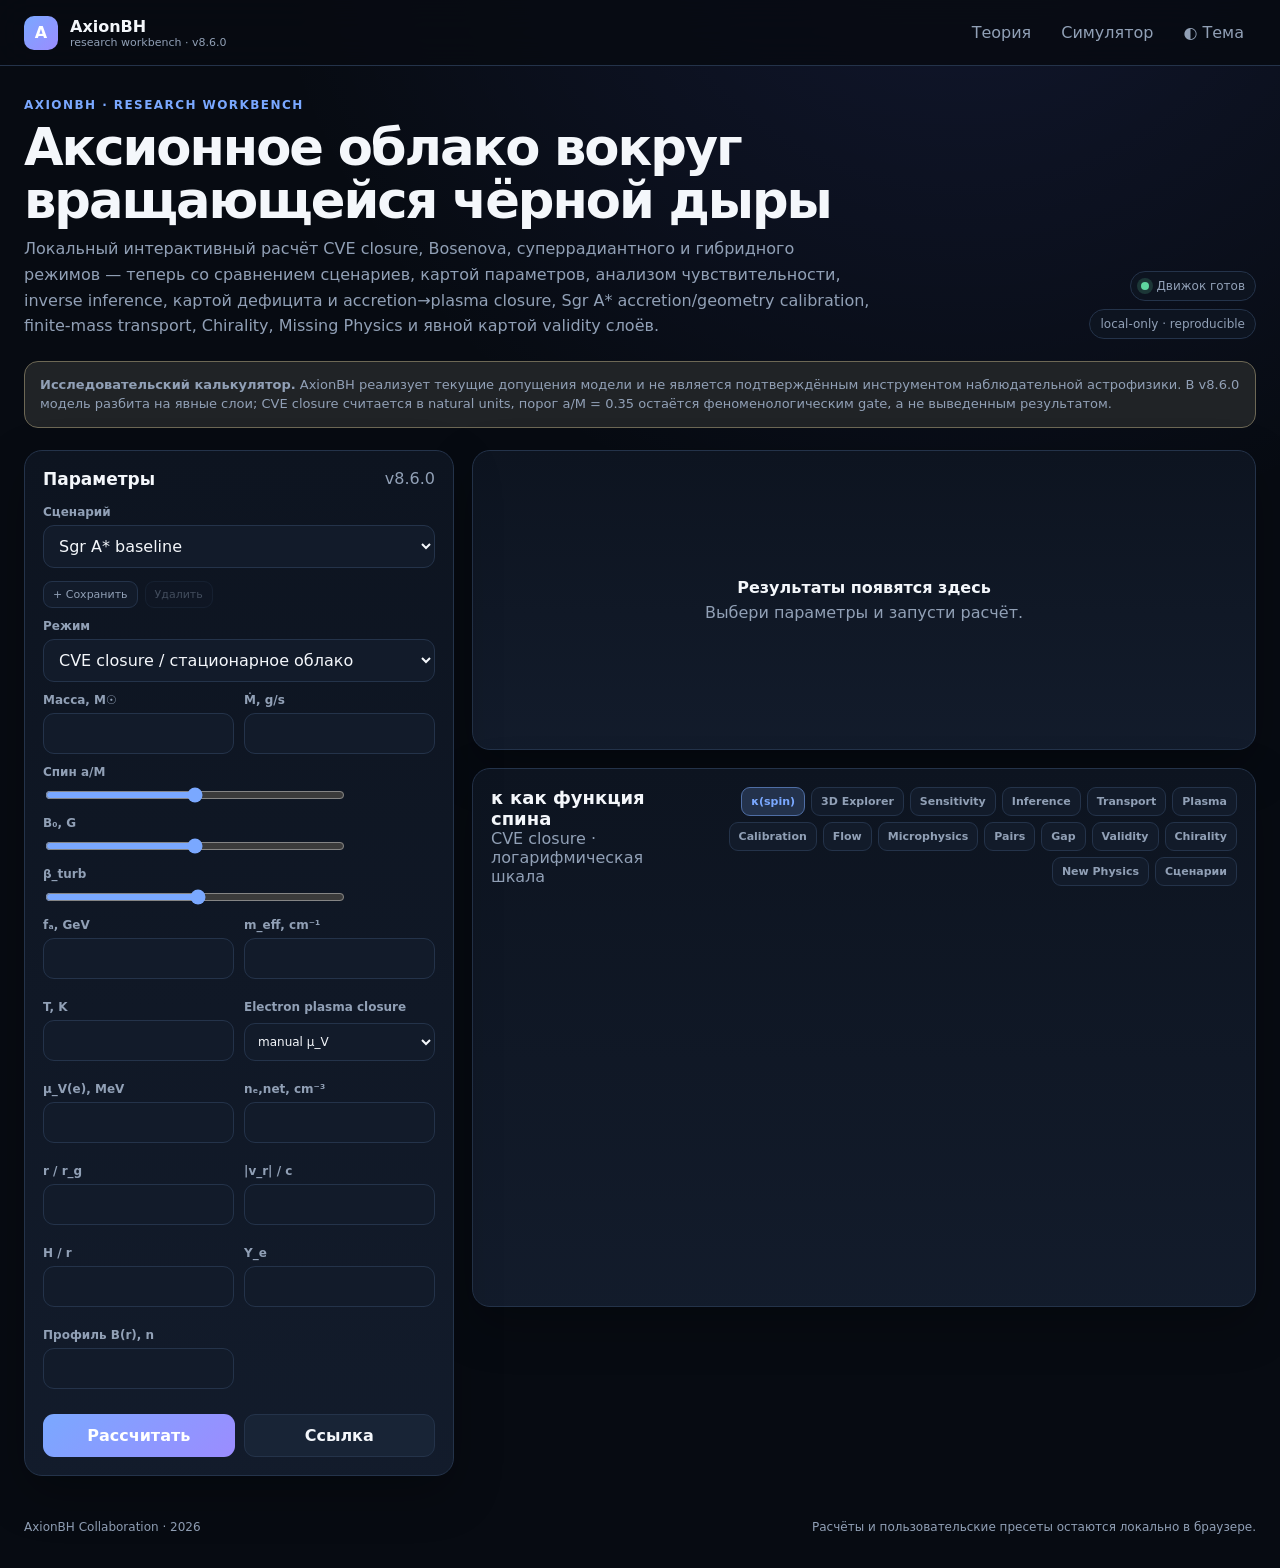
==== sim.html @ e9b019ae "AxionBH v8.6: add interactive gap-cascade controls" ====
<!doctype html>
<html lang="ru" data-theme="dark">
<head>
  <meta charset="utf-8">
  <meta name="viewport" content="width=device-width,initial-scale=1">
  <meta name="description" content="AxionBH interactive browser simulator and parameter-analysis workbench.">
  <title>AxionBH — Research Workbench v8.6.0</title>
  <link rel="stylesheet" href="simulator.css">
  <script defer src="https://cdn.plot.ly/plotly-2.35.2.min.js"></script>
  <script defer src="simulator-core.js"></script>
  <script defer src="simulator-app.js"></script>
</head>
<body>
  <header class="topbar">
    <div class="topbar-inner">
      <a class="brand" href="index.html">
        <span class="brand-mark">A</span>
        <span>AxionBH<small>research workbench · v8.6.0</small></span>
      </a>
      <nav class="nav">
        <a href="index.html">Теория</a>
        <a href="sim.html">Симулятор</a>
        <button id="themeBtn" class="ghost-btn" type="button">◐ Тема</button>
      </nav>
    </div>
  </header>

  <main class="shell">
    <section class="hero">
      <div>
        <div class="eyebrow">AxionBH · research workbench</div>
        <h1>Аксионное облако вокруг вращающейся чёрной дыры</h1>
        <p>Локальный интерактивный расчёт CVE closure, Bosenova, суперрадиантного и гибридного режимов — теперь со сравнением сценариев, картой параметров, анализом чувствительности, inverse inference, картой дефицита и accretion→plasma closure, Sgr A* accretion/geometry calibration, finite-mass transport, Chirality, Missing Physics и явной картой validity слоёв.</p>
      </div>
      <div class="status-stack">
        <span class="badge"><span id="runStatusDot" class="dot"></span><span id="runStatus">Движок готов</span></span>
        <span class="badge">local-only · reproducible</span>
      </div>
    </section>

    <div class="notice">
      <strong>Исследовательский калькулятор.</strong> AxionBH реализует текущие допущения модели и не является подтверждённым инструментом наблюдательной астрофизики. В v8.6.0 модель разбита на явные слои; CVE closure считается в natural units, порог a/M = 0.35 остаётся феноменологическим gate, а не выведенным результатом.
    </div>

    <section class="workspace">
      <aside class="panel controls">
        <div class="panel-title">
          <h2>Параметры</h2>
          <span class="muted">v8.6.0</span>
        </div>

        <div class="field">
          <label for="preset">Сценарий</label>
          <select id="preset" class="select">
            <option value="baseline">Sgr A* baseline</option>
            <option value="breakthrough">High-B breakthrough</option>
            <option value="optimistic">Optimistic</option>
            <option value="custom">Пользовательский</option>
          </select>
          <div class="preset-actions">
            <button id="savePresetBtn" class="mini-btn" type="button">+ Сохранить</button>
            <button id="deletePresetBtn" class="mini-btn" type="button" disabled>Удалить</button>
          </div>
        </div>

        <div class="field">
          <label for="mode">Режим</label>
          <select id="mode" class="select">
            <option value="cme">CVE closure / стационарное облако</option>
            <option value="bosenova">Bosenova / ручные вспышки</option>
            <option value="superradiant">Суперрадиантный рост</option>
            <option value="hybrid">Superradiant + Bosenova</option>
          </select>
        </div>

        <div class="grid-2">
          <div class="field"><label>Масса, M☉</label><input id="massSolar" class="input" type="number" step="any"></div>
          <div class="field"><label>Ṁ, g/s</label><input id="mdot" class="input" type="number" step="any"></div>
        </div>

        <div class="field">
          <label>Спин a/M</label>
          <div class="range-row"><input id="spin" type="range" min="0" max="0.998" step="0.001"><span id="spinOut" class="range-value"></span></div>
        </div>
        <div class="field">
          <label>B₀, G</label>
          <div class="range-row"><input id="B0" type="range" min="1" max="200000" step="100"><span id="B0Out" class="range-value"></span></div>
        </div>
        <div class="field">
          <label>β_turb</label>
          <div class="range-row"><input id="betaTurb" type="range" min="0.1" max="5" step="0.1"><span id="betaTurbOut" class="range-value"></span></div>
        </div>

        <div class="grid-2">
          <div class="field"><label>fₐ, GeV</label><input id="faGev" class="input" type="number" step="any"></div>
          <div class="field"><label>m_eff, cm⁻¹</label><input id="mEff" class="input" type="number" step="any"></div>
          <div class="field"><label>T, K</label><input id="temperature" class="input" type="number" step="any"></div>
          <div class="field">
            <label>Electron plasma closure</label>
            <select id="electronDensityMode" class="select compact-select">
              <option value="0">manual μ_V</option>
              <option value="1">nₑ,net → μ_V</option>
              <option value="2">Ṁ → nₑ,net → μ_V</option>
            </select>
          </div>
          <div class="field"><label>μ_V(e), MeV</label><input id="electronMuMeV" class="input" type="number" min="0" step="any"></div>
          <div class="field"><label>nₑ,net, cm⁻³</label><input id="electronDensityCm3" class="input" type="number" min="0" step="any"></div>
          <div class="field accretion-closure-field"><label>r / r_g</label><input id="accretionRadiusRg" class="input" type="number" min="1.01" step="any"></div>
          <div class="field accretion-closure-field"><label>|v_r| / c</label><input id="radialVelocityFracC" class="input" type="number" min="0.000001" max="1" step="any"></div>
          <div class="field accretion-closure-field"><label>H / r</label><input id="scaleHeightRatio" class="input" type="number" min="0.000001" step="any"></div>
          <div class="field accretion-closure-field"><label>Y_e</label><input id="electronFractionYe" class="input" type="number" min="0.000001" max="1" step="any"></div>
          <div class="field"><label>Профиль B(r), n</label><input id="nProfile" class="input" type="number" min="0.01" step="0.1"></div>
        </div>

        <div id="axionMassField" class="field hidden">
          <label>Масса аксиона mₐ, eV</label>
          <input id="axionMassEv" class="input" type="number" step="any">
        </div>

        <div id="superradianceFields" class="hidden">
          <div class="section-divider"></div>
          <div class="panel-title"><h3>Scalar 211</h3><span class="muted">superradiance physics</span></div>
          <div class="field">
            <label>Seed occupation N_seed</label>
            <input id="superradianceSeedOccupation" class="input" type="number" min="1" step="any">
          </div>
          <p class="muted">Γ uses the small-α scalar 211 fit; growth is allowed only when ω_R &lt; mΩ_H. Saturation is estimated from spin-down to the superradiant boundary.</p>
        </div>

        <div id="bosenovaFields" class="hidden">
          <div class="section-divider"></div>
          <div class="panel-title"><h3>Bosenova</h3><span class="muted">burst model</span></div>
          <div id="burstManualFields" class="grid-2">
            <div class="field"><label>Энергия вспышки, erg</label><input id="burstEnergy" class="input" type="number" step="any"></div>
            <div class="field"><label>Интервал, лет</label><input id="burstIntervalYears" class="input" type="number" step="any"></div>
          </div>
          <div class="field"><label>Длительность, s</label><input id="burstDuration" class="input" type="number" step="any"></div>
        </div>

        <div id="conversionEfficiencyField" class="field hidden">
          <div class="section-divider"></div>
          <label>Phenomenological pair-conversion efficiency ε_pair</label>
          <input id="burstEfficiency" class="input" type="number" min="0" max="1" step="any">
          <p class="muted">Эта величина не является выведенной микрофизикой axion → e⁺e⁻; она остаётся явным energy-conversion proxy.</p>
        </div>

        <div class="actions">
          <button id="runBtn" class="btn btn-primary" type="button">Рассчитать</button>
          <button id="shareBtn" class="btn btn-secondary" type="button">Ссылка</button>
        </div>
      </aside>

      <section class="results">
        <div id="emptyState" class="panel empty">
          <div><strong>Результаты появятся здесь</strong>Выбери параметры и запусти расчёт.</div>
        </div>

        <div id="resultArea" class="hidden">
          <div id="metricGrid" class="metric-grid"></div>

          <div class="panel result-panel" style="margin-top:18px">
            <div class="result-head">
              <div><h2>Результат</h2><div id="modeBadge" class="muted"></div></div>
              <div class="inline-actions">
                <button id="copyBtn" class="ghost-btn" type="button">Копировать</button>
                <button id="exportBtn" class="ghost-btn" type="button">JSON</button>
                <button id="reportBtn" class="ghost-btn" type="button">Report</button>
              </div>
            </div>
            <div id="resultTable" class="result-table"></div>
            <p id="interpretation" class="muted" style="margin:13px 0 0"></p>
            <div id="diagnostics" class="diagnostics"></div>
          </div>
        </div>

        <div class="panel chart-panel">
          <div class="result-head analysis-head">
            <div>
              <h2 id="analysisTitle">κ как функция спина</h2>
              <div id="analysisSubtitle" class="muted">CVE closure · логарифмическая шкала</div>
            </div>
            <div class="analysis-tabs" role="tablist" aria-label="Анализ">
              <button class="analysis-tab active" data-analysis="spin" type="button">κ(spin)</button>
              <button class="analysis-tab" data-analysis="explorer" type="button">3D Explorer</button>
              <button class="analysis-tab" data-analysis="sensitivity" type="button">Sensitivity</button>
              <button class="analysis-tab" data-analysis="inference" type="button">Inference</button>
              <button class="analysis-tab" data-analysis="transport" type="button">Transport</button>
              <button class="analysis-tab" data-analysis="plasma" type="button">Plasma</button>
              <button class="analysis-tab" data-analysis="calibration" type="button">Calibration</button>
              <button class="analysis-tab" data-analysis="flow" type="button">Flow</button>
              <button class="analysis-tab" data-analysis="micro" type="button">Microphysics</button>
              <button class="analysis-tab" data-analysis="pairs" type="button">Pairs</button>
              <button class="analysis-tab" data-analysis="gap" type="button">Gap</button>
              <button class="analysis-tab" data-analysis="validity" type="button">Validity</button>
              <button class="analysis-tab" data-analysis="chirality" type="button">Chirality</button>
              <button class="analysis-tab" data-analysis="missing" type="button">New Physics</button>
              <button class="analysis-tab" data-analysis="compare" type="button">Сценарии</button>
            </div>
          </div>

          <div id="explorerControls" class="explorer-controls hidden">
            <div class="explorer-field">
              <label for="explorerView">Вид</label>
              <select id="explorerView" class="select compact-select">
                <option value="surface">Surface A / B</option>
                <option value="contour">Contour A / B</option>
                <option value="difference">Δ% A vs B</option>
                <option value="deficit">Deficit to e⁺ target</option>
              </select>
            </div>
            <div class="explorer-field">
              <label for="explorerReference">Модель B</label>
              <select id="explorerReference" class="select compact-select">
                <option value="baseline">Sgr A* baseline</option>
                <option value="breakthrough">High-B breakthrough</option>
                <option value="optimistic">Optimistic</option>
              </select>
            </div>
            <div class="explorer-field explorer-fa">
              <label for="explorerFaExp">fₐ slice, GeV</label>
              <div class="range-row">
                <input id="explorerFaExp" type="range" min="14" max="18" step="0.1" value="16">
                <span id="explorerFaOut" class="range-value">1.00e+16</span>
              </div>
            </div>
            <div class="explorer-field">
              <label for="explorerResolution">Сетка</label>
              <select id="explorerResolution" class="select compact-select">
                <option value="low">Low · 14×10</option>
                <option value="medium" selected>Medium · 20×15</option>
                <option value="high">High · 28×20</option>
              </select>
            </div>
            <div class="explorer-field explorer-export">
              <label>Данные</label>
              <button id="explorerCsvBtn" class="mini-btn" type="button">CSV grid</button>
            </div>
          </div>

          <div id="chiralityControls" class="explorer-controls chirality-controls hidden">
            <div class="explorer-field explorer-fa">
              <label for="chiralityFlipExp">log₁₀ Γ_flip, s⁻¹</label>
              <div class="range-row">
                <input id="chiralityFlipExp" type="range" min="-30" max="6" step="0.25" value="-6">
                <span id="chiralityFlipOut" class="range-value">1.00e-6</span>
              </div>
            </div>
            <div class="explorer-field explorer-fa">
              <label for="chiralityTimeExp">log₁₀ horizon, s</label>
              <div class="range-row">
                <input id="chiralityTimeExp" type="range" min="-3" max="15" step="0.25" value="6">
                <span id="chiralityTimeOut" class="range-value">1.00e+6</span>
              </div>
            </div>
            <div class="explorer-field">
              <label for="chiralityAnomalyMode">E·B anomaly</label>
              <select id="chiralityAnomalyMode" class="select compact-select">
                <option value="off">Off</option>
                <option value="source">+ E∥B</option>
                <option value="sink">− E∥B</option>
              </select>
            </div>
            <div class="explorer-field explorer-fa">
              <label for="chiralityEExp">log₁₀ |E∥/B|</label>
              <div class="range-row">
                <input id="chiralityEExp" type="range" min="-40" max="0" step="0.25" value="-30">
                <span id="chiralityEOut" class="range-value">1.00e-30</span>
              </div>
            </div>
          </div>

          <div id="gapControls" class="explorer-controls hidden">
            <div class="explorer-field">
              <label for="gapPotentialModel">Gap potential</label>
              <select id="gapPotentialModel" class="select compact-select">
                <option value="vacuum-h2">vacuum · ΔV ∝ h²</option>
                <option value="near-gj-h3">near-GJ · ΔV ∝ h³/6</option>
              </select>
            </div>
            <div class="explorer-field explorer-fa">
              <label for="gapHeightExp">log₁₀(h/r_g)</label>
              <div class="range-row">
                <input id="gapHeightExp" type="range" min="-3" max="0" step="0.05" value="-1">
                <span id="gapHeightOut" class="range-value">1.00e-1</span>
              </div>
            </div>
            <div class="explorer-field explorer-fa">
              <label for="gapInjectionExp">log₁₀ funnel injection</label>
              <div class="range-row">
                <input id="gapInjectionExp" type="range" min="-24" max="0" step="0.25" value="-18">
                <span id="gapInjectionOut" class="range-value">1.00e-18</span>
              </div>
            </div>
            <div class="explorer-field explorer-fa">
              <label for="gapCurvatureExp">log₁₀(ρ_c/r_g)</label>
              <div class="range-row">
                <input id="gapCurvatureExp" type="range" min="-1" max="1" step="0.05" value="0">
                <span id="gapCurvatureOut" class="range-value">1.00e+0</span>
              </div>
            </div>
            <div class="explorer-field explorer-fa">
              <label for="gapSoftEnergyExp">log₁₀ ε_soft, eV</label>
              <div class="range-row">
                <input id="gapSoftEnergyExp" type="range" min="-3" max="5" step="0.1" value="3">
                <span id="gapSoftEnergyOut" class="range-value">1.00e+3</span>
              </div>
            </div>
            <div class="explorer-field explorer-fa">
              <label for="gapSoftLumExp">log₁₀ L_soft, erg/s</label>
              <div class="range-row">
                <input id="gapSoftLumExp" type="range" min="30" max="42" step="0.1" value="36">
                <span id="gapSoftLumOut" class="range-value">1.00e+36</span>
              </div>
            </div>
          </div>

          <div id="missingPhysicsControls" class="explorer-controls missing-controls hidden">
            <div class="explorer-field">
              <label for="missingPlacement">Куда входит g_extra</label>
              <select id="missingPlacement" class="select compact-select">
                <option value="source">Closure source</option>
                <option value="chiral">Axion → μ₅ coupling</option>
                <option value="conversion">Post-closure e⁺ conversion</option>
              </select>
            </div>
            <div class="explorer-field explorer-fa">
              <label for="missingGainExp">log₁₀ g_extra</label>
              <div class="range-row">
                <input id="missingGainExp" type="range" min="0" max="220" step="0.25" value="0">
                <span id="missingGainOut" class="range-value">1.00e+0</span>
              </div>
            </div>
          </div>

          <div id="analysisBusy" class="analysis-busy hidden">Считаю сетку…</div>
          <div id="plot"></div>
          <div id="analysisTable" class="analysis-table hidden"></div>
        </div>
      </section>
    </section>
  </main>

  <footer class="footer">
    <span>AxionBH Collaboration · 2026</span>
    <span>Расчёты и пользовательские пресеты остаются локально в браузере.</span>
  </footer>
  <div id="toast" class="toast"></div>
</body>
</html>
---- simulator.css ----
:root {
  color-scheme: dark;
  --bg: #070b12;
  --panel: #0d1420;
  --panel-2: #121b2a;
  --panel-3: #182436;
  --border: #24334a;
  --text: #f4f7fb;
  --muted: #91a0b6;
  --accent: #7aa8ff;
  --accent-2: #9b8cff;
  --ok: #5ed6a0;
  --warn: #f5ca69;
  --danger: #ff7d86;
  --shadow: 0 18px 48px rgba(0,0,0,.25);
}
:root[data-theme="light"] {
  color-scheme: light;
  --bg: #f4f7fb;
  --panel: #fff;
  --panel-2: #f8faff;
  --panel-3: #edf2f9;
  --border: #d9e1ec;
  --text: #172033;
  --muted: #637188;
  --accent: #356fe8;
  --accent-2: #684bd8;
  --ok: #138257;
  --warn: #9b6900;
  --danger: #c94451;
  --shadow: 0 18px 45px rgba(24,42,72,.10);
}
*{box-sizing:border-box}
html{scroll-behavior:smooth}
body{margin:0;background:radial-gradient(circle at 75% -10%,rgba(93,113,255,.13),transparent 36%),var(--bg);color:var(--text);font-family:Inter,ui-sans-serif,system-ui,-apple-system,"Segoe UI",sans-serif}
button,input,select{font:inherit}
a{color:inherit}
.topbar{position:sticky;top:0;z-index:20;background:color-mix(in srgb,var(--bg) 86%,transparent);backdrop-filter:blur(18px);border-bottom:1px solid var(--border)}
.topbar-inner{max-width:1440px;margin:auto;padding:14px 24px;display:flex;align-items:center;gap:20px}
.brand{display:flex;align-items:center;gap:12px;font-weight:800;text-decoration:none}
.brand-mark{display:grid;place-items:center;width:34px;height:34px;border-radius:10px;background:linear-gradient(135deg,var(--accent),var(--accent-2));color:white}
.brand small{display:block;font-weight:500;color:var(--muted);font-size:11px}
.nav{display:flex;gap:6px;margin-left:auto}
.nav a,.ghost-btn{border:1px solid transparent;border-radius:10px;padding:8px 11px;color:var(--muted);text-decoration:none;background:transparent;cursor:pointer}
.nav a:hover,.ghost-btn:hover{background:var(--panel-2);color:var(--text);border-color:var(--border)}
.shell{max-width:1440px;margin:auto;padding:28px 24px 44px}
.hero{display:grid;grid-template-columns:1fr auto;gap:24px;align-items:end;margin-bottom:22px}
.eyebrow{display:inline-flex;gap:8px;align-items:center;color:var(--accent);font-size:12px;font-weight:700;text-transform:uppercase;letter-spacing:.12em}
.hero h1{font-size:clamp(30px,4vw,52px);line-height:1.03;margin:8px 0 10px;letter-spacing:-.04em}
.hero p{max-width:850px;color:var(--muted);margin:0;font-size:16px;line-height:1.6}
.status-stack{display:grid;gap:8px;justify-items:end}
.badge{display:inline-flex;align-items:center;gap:7px;border:1px solid var(--border);background:var(--panel);padding:7px 10px;border-radius:999px;color:var(--muted);font-size:12px}
.dot{width:8px;height:8px;border-radius:50%;background:var(--ok);box-shadow:0 0 0 4px color-mix(in srgb,var(--ok) 18%,transparent)}
.notice{margin:18px 0 22px;border:1px solid color-mix(in srgb,var(--warn) 35%,var(--border));background:color-mix(in srgb,var(--warn) 8%,var(--panel));padding:13px 15px;border-radius:14px;color:var(--muted);font-size:13px;line-height:1.5}
.workspace{display:grid;grid-template-columns:minmax(330px,430px) minmax(0,1fr);gap:18px;align-items:start}
.panel{background:linear-gradient(180deg,var(--panel),color-mix(in srgb,var(--panel) 95%,var(--accent) 5%));border:1px solid var(--border);border-radius:18px;box-shadow:var(--shadow)}
.controls{padding:18px;position:sticky;top:78px}
.panel-title{display:flex;align-items:center;justify-content:space-between;gap:12px;margin-bottom:16px}
.panel-title h2,.panel-title h3{margin:0;font-size:17px}
.muted{color:var(--muted)}
.grid-2{display:grid;grid-template-columns:1fr 1fr;gap:10px}
.field{display:grid;gap:6px;margin-bottom:11px}
.field label{font-size:12px;color:var(--muted);font-weight:650}
.input,.select{width:100%;border:1px solid var(--border);background:var(--panel-2);color:var(--text);border-radius:11px;padding:10px 11px;outline:none}
.input:focus,.select:focus{border-color:var(--accent);box-shadow:0 0 0 3px color-mix(in srgb,var(--accent) 18%,transparent)}
.range-row{display:grid;grid-template-columns:1fr 82px;gap:10px;align-items:center}
input[type="range"]{width:100%;accent-color:var(--accent)}
.range-value{font-variant-numeric:tabular-nums;text-align:right;color:var(--text);font-size:12px}
.section-divider{height:1px;background:var(--border);margin:16px 0}
.actions{display:grid;grid-template-columns:1fr 1fr;gap:9px;margin-top:14px}
.btn{border:none;border-radius:11px;padding:11px 14px;font-weight:750;cursor:pointer}
.btn-primary{background:linear-gradient(135deg,var(--accent),var(--accent-2));color:white}
.btn-secondary{background:var(--panel-3);color:var(--text);border:1px solid var(--border)}
.btn:disabled{opacity:.45;cursor:not-allowed}
.results{display:grid;gap:18px}
.metric-grid{display:grid;grid-template-columns:repeat(4,minmax(0,1fr));gap:10px}
.metric{padding:15px;border:1px solid var(--border);border-radius:14px;background:var(--panel)}
.metric span{display:block;color:var(--muted);font-size:11px;text-transform:uppercase;letter-spacing:.07em}
.metric strong{display:block;font-size:18px;margin-top:6px;overflow-wrap:anywhere}
.metric small{display:block;color:var(--muted);margin-top:5px;line-height:1.35}
.result-panel{padding:18px}
.result-head{display:flex;align-items:center;justify-content:space-between;gap:12px;margin-bottom:12px}
.result-head h2{margin:0;font-size:18px}
.result-table{display:grid;grid-template-columns:minmax(170px,.7fr) 1fr;gap:0;border:1px solid var(--border);border-radius:13px;overflow:hidden}
.result-table div{padding:10px 12px;border-bottom:1px solid var(--border)}
.result-table div:nth-last-child(-n+2){border-bottom:none}
.result-table .key{color:var(--muted);background:var(--panel-2);font-size:12px}
.result-table .value{font-family:"SFMono-Regular",Consolas,monospace;font-size:12px;overflow-wrap:anywhere}
.chart-panel{padding:18px}
#plot{height:390px}
.empty{min-height:300px;display:grid;place-items:center;text-align:center;color:var(--muted);padding:30px}
.empty strong{display:block;color:var(--text);margin-bottom:6px}
.footer{max-width:1440px;margin:auto;padding:0 24px 34px;color:var(--muted);font-size:12px;display:flex;justify-content:space-between;gap:14px}
.inline-actions{display:flex;gap:8px;flex-wrap:wrap}
.hidden{display:none!important}
.toast{position:fixed;right:20px;bottom:20px;background:var(--panel);border:1px solid var(--border);border-radius:12px;padding:11px 14px;box-shadow:var(--shadow);opacity:0;transform:translateY(10px);pointer-events:none;transition:.2s}
.toast.show{opacity:1;transform:none}
@media(max-width:1050px){.workspace{grid-template-columns:1fr}.controls{position:static}.metric-grid{grid-template-columns:repeat(2,1fr)}}
@media(max-width:680px){.shell,.topbar-inner,.footer{padding-left:14px;padding-right:14px}.hero{grid-template-columns:1fr}.status-stack{justify-items:start}.nav a{display:none}.grid-2,.actions,.metric-grid{grid-template-columns:1fr}.result-table{grid-template-columns:1fr}.result-table .key{border-bottom:0}.result-table div:nth-last-child(-n+2){border-bottom:1px solid var(--border)}}

.preset-actions{display:flex;gap:7px;margin-top:7px}
.mini-btn{border:1px solid var(--border);background:var(--panel-2);color:var(--muted);border-radius:9px;padding:6px 9px;font-size:11px;cursor:pointer}
.mini-btn:hover:not(:disabled){color:var(--text);background:var(--panel-3)}
.mini-btn:disabled{opacity:.4;cursor:not-allowed}
.analysis-head{align-items:flex-start}
.analysis-tabs{display:flex;gap:6px;flex-wrap:wrap;justify-content:flex-end}
.analysis-tab{border:1px solid var(--border);background:var(--panel-2);color:var(--muted);border-radius:9px;padding:7px 9px;font-size:11px;font-weight:700;cursor:pointer}
.analysis-tab:hover{color:var(--text);background:var(--panel-3)}
.analysis-tab.active{background:color-mix(in srgb,var(--accent) 16%,var(--panel-2));color:var(--accent);border-color:color-mix(in srgb,var(--accent) 50%,var(--border))}
.analysis-busy{height:390px;display:grid;place-items:center;color:var(--muted);font-size:13px}
.analysis-busy:not(.hidden)+#plot{display:none}
.analysis-table{margin-top:14px;border:1px solid var(--border);border-radius:13px;overflow:hidden}
.analysis-row{display:grid;grid-template-columns:minmax(140px,1.4fr) repeat(3,minmax(80px,1fr));align-items:center}
.analysis-row.compare{grid-template-columns:minmax(170px,1.5fr) .7fr .8fr 1fr}
.analysis-row>span,.analysis-row>strong{padding:9px 11px;border-bottom:1px solid var(--border);font-size:12px;overflow-wrap:anywhere}
.analysis-row>span{font-family:"SFMono-Regular",Consolas,monospace}
.analysis-row>strong{font-weight:700}
.analysis-row:last-child>span,.analysis-row:last-child>strong{border-bottom:none}
.analysis-row-head{background:var(--panel-2);color:var(--muted);text-transform:uppercase;letter-spacing:.05em}
.analysis-row-head>span{font-family:inherit;font-size:10px;font-weight:750}
@media(max-width:820px){
  .analysis-head{display:grid;gap:12px}
  .analysis-tabs{justify-content:flex-start}
  .analysis-row,.analysis-row.compare{grid-template-columns:1.3fr repeat(3,1fr)}
}
@media(max-width:560px){
  .analysis-tabs{display:grid;grid-template-columns:1fr 1fr;width:100%}
  .analysis-row,.analysis-row.compare{grid-template-columns:1fr 1fr}
  .analysis-row-head{display:none}
  .analysis-row>span,.analysis-row>strong{border-bottom:1px solid var(--border)}
}

.explorer-controls{
  display:grid;
  grid-template-columns:1fr 1.2fr 2fr 1fr;
  gap:10px;
  align-items:end;
  margin:2px 0 14px;
  padding:12px;
  border:1px solid var(--border);
  border-radius:13px;
  background:var(--panel-2);
}
.explorer-field{display:grid;gap:6px;min-width:0}
.explorer-field label{
  color:var(--muted);
  font-size:10px;
  font-weight:750;
  text-transform:uppercase;
  letter-spacing:.06em;
}
.compact-select{padding:8px 9px;font-size:12px}
.explorer-fa .range-row{grid-template-columns:1fr 90px}
#plot{transition:height .18s ease}
#plot.plot-tall{height:570px}
.explorer-summary{
  display:grid;
  grid-template-columns:repeat(6,minmax(0,1fr));
  border:1px solid var(--border);
  border-radius:12px;
  overflow:hidden;
}
.explorer-summary>div{
  padding:10px 11px;
  background:var(--panel-2);
  border-right:1px solid var(--border);
}
.explorer-summary>div:last-child{border-right:none}
.explorer-summary span{
  display:block;
  color:var(--muted);
  font-size:9px;
  text-transform:uppercase;
  letter-spacing:.06em;
}
.explorer-summary strong{
  display:block;
  margin-top:4px;
  font-size:11px;
  overflow-wrap:anywhere;
}
@media(max-width:980px){
  .explorer-controls{grid-template-columns:1fr 1fr}
  .explorer-summary{grid-template-columns:repeat(3,1fr)}
  .explorer-summary>div:nth-child(3n){border-right:none}
  .explorer-summary>div:nth-child(-n+3){border-bottom:1px solid var(--border)}
}
@media(max-width:600px){
  .explorer-controls{grid-template-columns:1fr}
  .explorer-summary{grid-template-columns:1fr 1fr}
  .explorer-summary>div{border-right:1px solid var(--border);border-bottom:1px solid var(--border)}
  .explorer-summary>div:nth-child(2n){border-right:none}
  .explorer-summary>div:nth-last-child(-n+2){border-bottom:none}
  #plot.plot-tall{height:480px}
}


.diagnostics{
  margin-top:14px;
  border:1px solid var(--border);
  border-radius:13px;
  overflow:hidden;
}
.diagnostics-head{
  display:flex;
  align-items:center;
  justify-content:space-between;
  gap:10px;
  padding:9px 11px;
  background:var(--panel-2);
  border-bottom:1px solid var(--border);
  font-size:12px;
}
.state-id{
  font-family:"SFMono-Regular",Consolas,monospace;
  color:var(--muted);
  font-size:11px;
}
.diagnostics-list{display:grid}
.diag-item{
  display:grid;
  grid-template-columns:64px 1fr auto;
  gap:10px;
  align-items:center;
  padding:9px 11px;
  border-bottom:1px solid var(--border);
  font-size:11px;
}
.diag-item:last-child{border-bottom:none}
.diag-level{
  font-weight:800;
  font-size:9px;
  letter-spacing:.08em;
}
.diag-message{color:var(--muted);line-height:1.4}
.diag-value{
  font-family:"SFMono-Regular",Consolas,monospace;
  font-size:10px;
}
.diag-ok .diag-level{color:var(--ok)}
.diag-warning .diag-level{color:var(--warn)}
.diag-error .diag-level{color:var(--danger)}
.diag-info .diag-level{color:var(--accent)}
.explorer-export .mini-btn{
  min-height:34px;
  color:var(--text);
}
@media(max-width:560px){
  .diag-item{grid-template-columns:54px 1fr}
  .diag-value{grid-column:2}
}


.analysis-row.inference{
  grid-template-columns:minmax(110px,1.1fr) repeat(3,minmax(90px,1fr)) minmax(150px,1.35fr);
}
.inference-summary{
  display:grid;
  grid-template-columns:repeat(3,minmax(0,1fr));
  border-bottom:1px solid var(--border);
  background:var(--panel-2);
}
.inference-summary>div{padding:11px 12px;border-right:1px solid var(--border)}
.inference-summary>div:last-child{border-right:none}
.inference-summary span{
  display:block;
  color:var(--muted);
  font-size:9px;
  text-transform:uppercase;
  letter-spacing:.06em;
}
.inference-summary strong{display:block;margin-top:4px;font-size:12px}
.inference-status{
  display:inline-block;
  margin-right:6px;
  font-family:inherit;
  font-size:9px;
  font-weight:800;
  letter-spacing:.05em;
}
.inference-status.solved{color:var(--ok)}
.inference-status.unreachable{color:var(--warn)}
.inference-empty{padding:14px;color:var(--muted);font-size:12px;line-height:1.5}
@media(max-width:760px){
  .analysis-row.inference{grid-template-columns:1fr 1fr}
  .inference-summary{grid-template-columns:1fr}
  .inference-summary>div{border-right:none;border-bottom:1px solid var(--border)}
  .inference-summary>div:last-child{border-bottom:none}
}


.missing-controls{grid-template-columns:1fr 2fr}
.missing-summary{
  display:grid;
  grid-template-columns:repeat(6,minmax(0,1fr));
  border:1px solid var(--border);
  border-radius:12px 12px 0 0;
  overflow:hidden;
}
.missing-summary>div{
  padding:10px 11px;
  background:var(--panel-2);
  border-right:1px solid var(--border);
}
.missing-summary>div:last-child{border-right:none}
.missing-summary span{
  display:block;
  color:var(--muted);
  font-size:9px;
  text-transform:uppercase;
  letter-spacing:.06em;
}
.missing-summary strong{
  display:block;
  margin-top:4px;
  font-size:11px;
  overflow-wrap:anywhere;
}
.analysis-row.missing{grid-template-columns:1.4fr .8fr 1fr 1.2fr}
.missing-note{
  padding:12px;
  color:var(--muted);
  font-size:11px;
  line-height:1.5;
  border-top:1px solid var(--border);
}
.missing-note strong{color:var(--text)}
@media(max-width:980px){
  .missing-summary{grid-template-columns:repeat(3,1fr)}
  .missing-summary>div:nth-child(3n){border-right:none}
}
@media(max-width:600px){
  .missing-controls{grid-template-columns:1fr}
  .missing-summary{grid-template-columns:1fr 1fr}
  .analysis-row.missing{grid-template-columns:1fr 1fr}
}


.transport-summary{
  display:grid;
  grid-template-columns:repeat(6,minmax(0,1fr));
  border:1px solid var(--border);
  border-radius:12px 12px 0 0;
  overflow:hidden;
}
.transport-summary>div{
  padding:10px 11px;
  background:var(--panel-2);
  border-right:1px solid var(--border);
}
.transport-summary>div:last-child{border-right:none}
.transport-summary span{
  display:block;
  color:var(--muted);
  font-size:9px;
  text-transform:uppercase;
  letter-spacing:.06em;
}
.transport-summary strong{
  display:block;
  margin-top:4px;
  font-size:11px;
  overflow-wrap:anywhere;
}
.analysis-row.transport{grid-template-columns:1.2fr 1fr 1fr 1.7fr}
@media(max-width:980px){
  .transport-summary{grid-template-columns:repeat(3,1fr)}
}
@media(max-width:600px){
  .transport-summary{grid-template-columns:1fr 1fr}
  .analysis-row.transport{grid-template-columns:1fr 1fr}
}


.chirality-controls{
  grid-template-columns:repeat(4,minmax(0,1fr));
}
.chirality-summary{
  display:grid;
  grid-template-columns:repeat(6,minmax(0,1fr));
  border:1px solid var(--border);
  border-radius:12px 12px 0 0;
  overflow:hidden;
}
.chirality-summary>div{
  padding:10px 11px;
  background:var(--panel-2);
  border-right:1px solid var(--border);
}
.chirality-summary>div:last-child{border-right:none}
.chirality-summary span{
  display:block;
  color:var(--muted);
  font-size:9px;
  text-transform:uppercase;
  letter-spacing:.06em;
}
.chirality-summary strong{
  display:block;
  margin-top:4px;
  font-size:11px;
  overflow-wrap:anywhere;
}
.analysis-row.chirality{
  grid-template-columns:1fr 1fr 1.8fr;
}
@media(max-width:980px){
  .chirality-controls{grid-template-columns:1fr 1fr}
  .chirality-summary{grid-template-columns:repeat(3,1fr)}
}
@media(max-width:600px){
  .chirality-controls{grid-template-columns:1fr}
  .chirality-summary{grid-template-columns:1fr 1fr}
  .analysis-row.chirality{grid-template-columns:1fr}
}


.plasma-summary{
  display:grid;
  grid-template-columns:repeat(8,minmax(0,1fr));
  border:1px solid var(--border);
  border-radius:12px 12px 0 0;
  overflow:hidden;
}
.plasma-summary>div{
  padding:10px 11px;
  background:var(--panel-2);
  border-right:1px solid var(--border);
}
.plasma-summary>div:last-child{border-right:none}
.plasma-summary span{
  display:block;
  color:var(--muted);
  font-size:9px;
  text-transform:uppercase;
  letter-spacing:.06em;
}
.plasma-summary strong{
  display:block;
  margin-top:4px;
  font-size:11px;
  overflow-wrap:anywhere;
}
.analysis-row.plasma{
  grid-template-columns:1fr 1fr 1fr 1.8fr;
}
@media(max-width:980px){
  .plasma-summary{grid-template-columns:repeat(3,1fr)}
}
@media(max-width:600px){
  .plasma-summary{grid-template-columns:1fr 1fr}
  .analysis-row.plasma{grid-template-columns:1fr 1fr}
}


.validity-summary{
  display:grid;
  grid-template-columns:repeat(4,minmax(0,1fr));
  border:1px solid var(--border);
  border-radius:12px 12px 0 0;
  overflow:hidden;
}
.validity-summary>div{
  padding:10px 11px;
  background:var(--panel-2);
  border-right:1px solid var(--border);
}
.validity-summary>div:last-child{border-right:none}
.validity-summary span{
  display:block;
  color:var(--muted);
  font-size:9px;
  text-transform:uppercase;
  letter-spacing:.06em;
}
.validity-summary strong{
  display:block;
  margin-top:4px;
  font-size:11px;
}
.analysis-row.validity{
  grid-template-columns:1.1fr 1fr 1fr 2.5fr;
}
.validity-tag{
  font-size:10px;
  font-weight:700;
  text-transform:uppercase;
  letter-spacing:.04em;
}
.validity-tag.analytic{color:var(--ok)}
.validity-tag.literature-model{color:var(--accent2)}
.validity-tag.idealized{color:var(--accent)}
.validity-tag.phenomenological{color:var(--warn)}
.validity-tag.diagnostic-proxy{color:var(--danger)}
.validity-tag.external-input{color:var(--muted)}
@media(max-width:760px){
  .validity-summary{grid-template-columns:1fr 1fr}
  .analysis-row.validity{grid-template-columns:1fr}
}


.calibration-summary{
  display:grid;
  grid-template-columns:repeat(5,minmax(0,1fr));
  border:1px solid var(--border);
  border-radius:12px 12px 0 0;
  overflow:hidden;
}
.calibration-summary>div{
  padding:10px 11px;
  background:var(--panel-2);
  border-right:1px solid var(--border);
}
.calibration-summary>div:last-child{border-right:none}
.calibration-summary span{
  display:block;
  color:var(--muted);
  font-size:9px;
  text-transform:uppercase;
  letter-spacing:.06em;
}
.calibration-summary strong{
  display:block;
  margin-top:4px;
  font-size:11px;
  overflow-wrap:anywhere;
}
.analysis-row.calibration{
  grid-template-columns:1.35fr .9fr 1fr .8fr .9fr .9fr .8fr 1.25fr;
}
@media(max-width:1000px){
  .calibration-summary{
    grid-template-columns:repeat(3,1fr)
  }
  .analysis-row.calibration{
    grid-template-columns:1fr 1fr 1fr 1fr
  }
}
@media(max-width:650px){
  .calibration-summary{
    grid-template-columns:1fr 1fr
  }
  .analysis-row.calibration{
    grid-template-columns:1fr
  }
}


.flow-summary{
  display:grid;
  grid-template-columns:repeat(5,minmax(0,1fr));
  border:1px solid var(--border);
  border-radius:12px 12px 0 0;
  overflow:hidden;
}
.flow-summary>div{
  padding:10px 11px;
  background:var(--panel-2);
  border-right:1px solid var(--border);
}
.flow-summary>div:last-child{border-right:none}
.flow-summary span{
  display:block;
  color:var(--muted);
  font-size:9px;
  text-transform:uppercase;
  letter-spacing:.06em;
}
.flow-summary strong{
  display:block;
  margin-top:4px;
  font-size:11px;
  overflow-wrap:anywhere;
}
.analysis-row.flow-geometry{
  grid-template-columns:1.25fr .7fr .7fr .7fr .8fr .7fr 1fr 1fr .9fr;
}
@media(max-width:1000px){
  .flow-summary{
    grid-template-columns:repeat(3,1fr)
  }
  .analysis-row.flow-geometry{
    grid-template-columns:1fr 1fr 1fr
  }
}
@media(max-width:650px){
  .flow-summary{
    grid-template-columns:1fr 1fr
  }
  .analysis-row.flow-geometry{
    grid-template-columns:1fr
  }
}

.micro-summary{display:grid;grid-template-columns:repeat(4,minmax(0,1fr));border:1px solid var(--border);border-radius:12px 12px 0 0;overflow:hidden}
.micro-summary>div{padding:10px 11px;background:var(--panel-2);border-right:1px solid var(--border)}
.micro-summary span{display:block;color:var(--muted);font-size:9px;text-transform:uppercase;letter-spacing:.06em}
.micro-summary strong{display:block;margin-top:4px;font-size:11px;overflow-wrap:anywhere}
.analysis-row.micro{grid-template-columns:1fr 1fr 1.6fr 2.4fr}
@media(max-width:800px){.micro-summary{grid-template-columns:1fr 1fr}.analysis-row.micro{grid-template-columns:1fr}}
.pair-summary{display:grid;grid-template-columns:repeat(5,minmax(0,1fr));border:1px solid var(--border);border-radius:12px 12px 0 0;overflow:hidden}.pair-summary>div{padding:10px 11px;background:var(--panel-2);border-right:1px solid var(--border)}.pair-summary span{display:block;color:var(--muted);font-size:9px;text-transform:uppercase}.pair-summary strong{display:block;margin-top:4px;font-size:11px}@media(max-width:800px){.pair-summary{grid-template-columns:1fr 1fr}}.gap-summary{display:grid;grid-template-columns:repeat(5,minmax(0,1fr));border:1px solid var(--border);border-radius:12px 12px 0 0;overflow:hidden}.gap-summary>div{padding:10px 11px;background:var(--panel-2);border-right:1px solid var(--border)}.gap-summary span{display:block;color:var(--muted);font-size:9px;text-transform:uppercase}.gap-summary strong{display:block;margin-top:4px;font-size:11px}@media(max-width:800px){.gap-summary{grid-template-columns:1fr 1fr}}
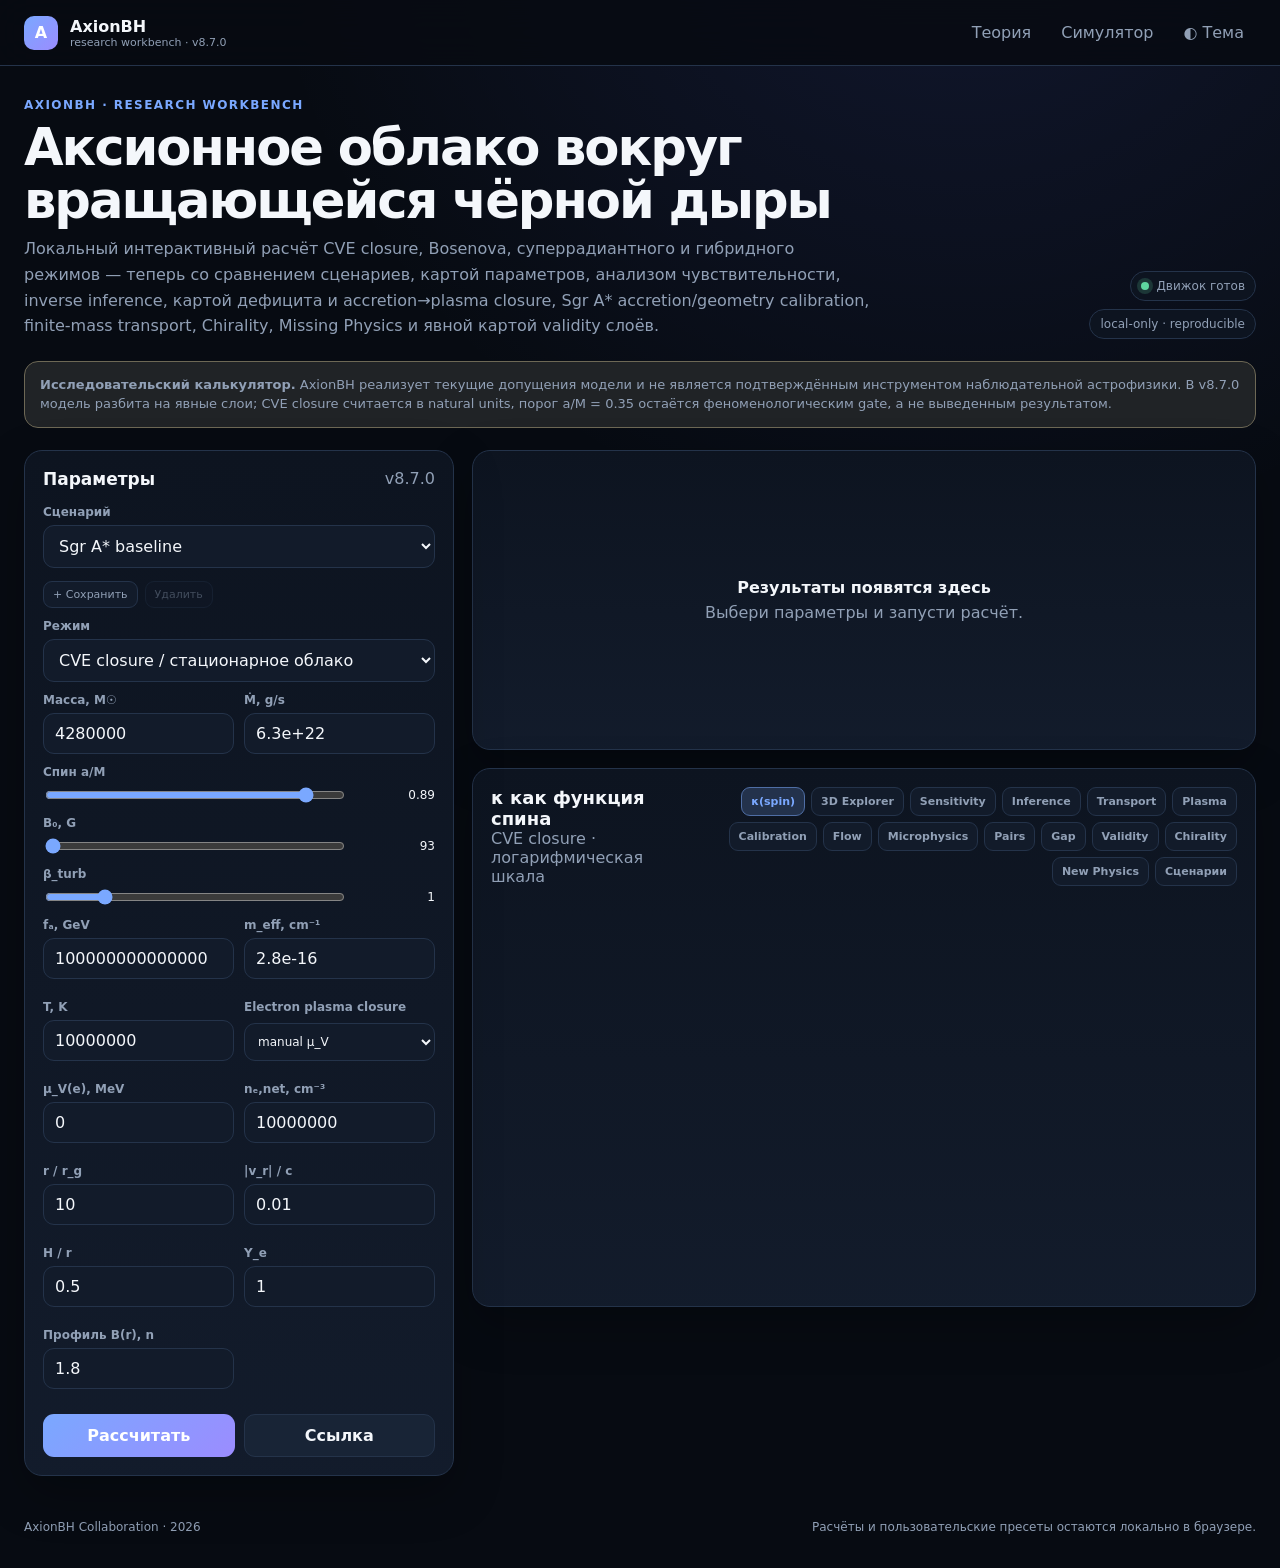
==== commit 432701c7: "AxionBH v8.7: add spectral photon and self-consistent gap controls" ====
--- a/sim.html
+++ b/sim.html
@@ -4,7 +4,7 @@
   <meta charset="utf-8">
   <meta name="viewport" content="width=device-width,initial-scale=1">
   <meta name="description" content="AxionBH interactive browser simulator and parameter-analysis workbench.">
-  <title>AxionBH — Research Workbench v8.6.0</title>
+  <title>AxionBH — Research Workbench v8.7.0</title>
   <link rel="stylesheet" href="simulator.css">
   <script defer src="https://cdn.plot.ly/plotly-2.35.2.min.js"></script>
   <script defer src="simulator-core.js"></script>
@@ -15,7 +15,7 @@
     <div class="topbar-inner">
       <a class="brand" href="index.html">
         <span class="brand-mark">A</span>
-        <span>AxionBH<small>research workbench · v8.6.0</small></span>
+        <span>AxionBH<small>research workbench · v8.7.0</small></span>
       </a>
       <nav class="nav">
         <a href="index.html">Теория</a>
@@ -39,14 +39,14 @@
     </section>
 
     <div class="notice">
-      <strong>Исследовательский калькулятор.</strong> AxionBH реализует текущие допущения модели и не является подтверждённым инструментом наблюдательной астрофизики. В v8.6.0 модель разбита на явные слои; CVE closure считается в natural units, порог a/M = 0.35 остаётся феноменологическим gate, а не выведенным результатом.
+      <strong>Исследовательский калькулятор.</strong> AxionBH реализует текущие допущения модели и не является подтверждённым инструментом наблюдательной астрофизики. В v8.7.0 модель разбита на явные слои; CVE closure считается в natural units, порог a/M = 0.35 остаётся феноменологическим gate, а не выведенным результатом.
     </div>
 
     <section class="workspace">
       <aside class="panel controls">
         <div class="panel-title">
           <h2>Параметры</h2>
-          <span class="muted">v8.6.0</span>
+          <span class="muted">v8.7.0</span>
         </div>
 
         <div class="field">
@@ -277,8 +277,15 @@
                 <option value="near-gj-h3">near-GJ · ΔV ∝ h³/6</option>
               </select>
             </div>
-            <div class="explorer-field explorer-fa">
-              <label for="gapHeightExp">log₁₀(h/r_g)</label>
+            <div class="explorer-field">
+              <label for="gapClosureMode">Gap height</label>
+              <select id="gapClosureMode" class="select compact-select">
+                <option value="solve">solve pair/GJ closure</option>
+                <option value="manual">manual h/r_g</option>
+              </select>
+            </div>
+            <div class="explorer-field explorer-fa">
+              <label for="gapHeightExp">log₁₀(h/r_g), manual</label>
               <div class="range-row">
                 <input id="gapHeightExp" type="range" min="-3" max="0" step="0.05" value="-1">
                 <span id="gapHeightOut" class="range-value">1.00e-1</span>
@@ -299,10 +306,24 @@
               </div>
             </div>
             <div class="explorer-field explorer-fa">
-              <label for="gapSoftEnergyExp">log₁₀ ε_soft, eV</label>
-              <div class="range-row">
-                <input id="gapSoftEnergyExp" type="range" min="-3" max="5" step="0.1" value="3">
-                <span id="gapSoftEnergyOut" class="range-value">1.00e+3</span>
+              <label for="gapSoftMinExp">log₁₀ ε_min, eV</label>
+              <div class="range-row">
+                <input id="gapSoftMinExp" type="range" min="-6" max="3" step="0.1" value="-3">
+                <span id="gapSoftMinOut" class="range-value">1.00e-3</span>
+              </div>
+            </div>
+            <div class="explorer-field explorer-fa">
+              <label for="gapSoftMaxExp">log₁₀ ε_max, eV</label>
+              <div class="range-row">
+                <input id="gapSoftMaxExp" type="range" min="-2" max="6" step="0.1" value="4">
+                <span id="gapSoftMaxOut" class="range-value">1.00e+4</span>
+              </div>
+            </div>
+            <div class="explorer-field explorer-fa">
+              <label for="gapPhotonIndex">photon-number index p</label>
+              <div class="range-row">
+                <input id="gapPhotonIndex" type="range" min="0.5" max="4" step="0.05" value="2">
+                <span id="gapPhotonIndexOut" class="range-value">2.00</span>
               </div>
             </div>
             <div class="explorer-field explorer-fa">
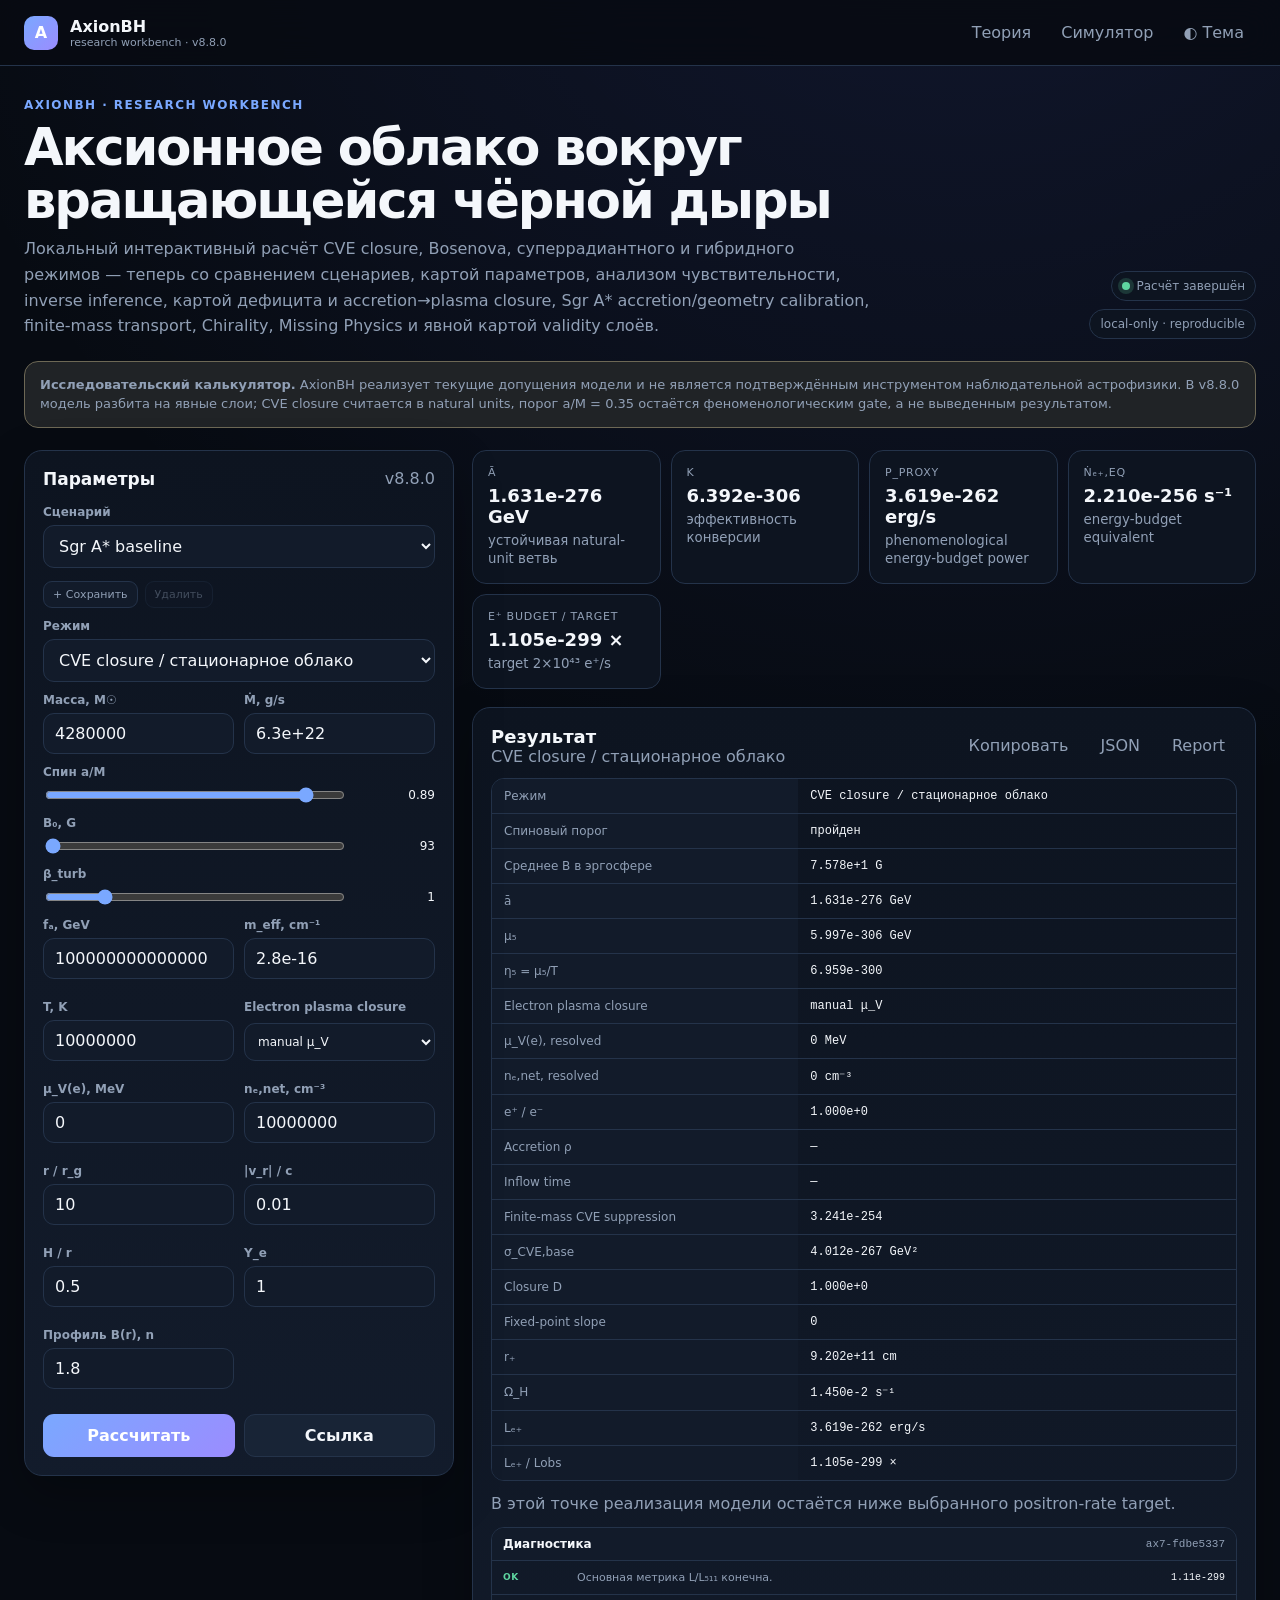
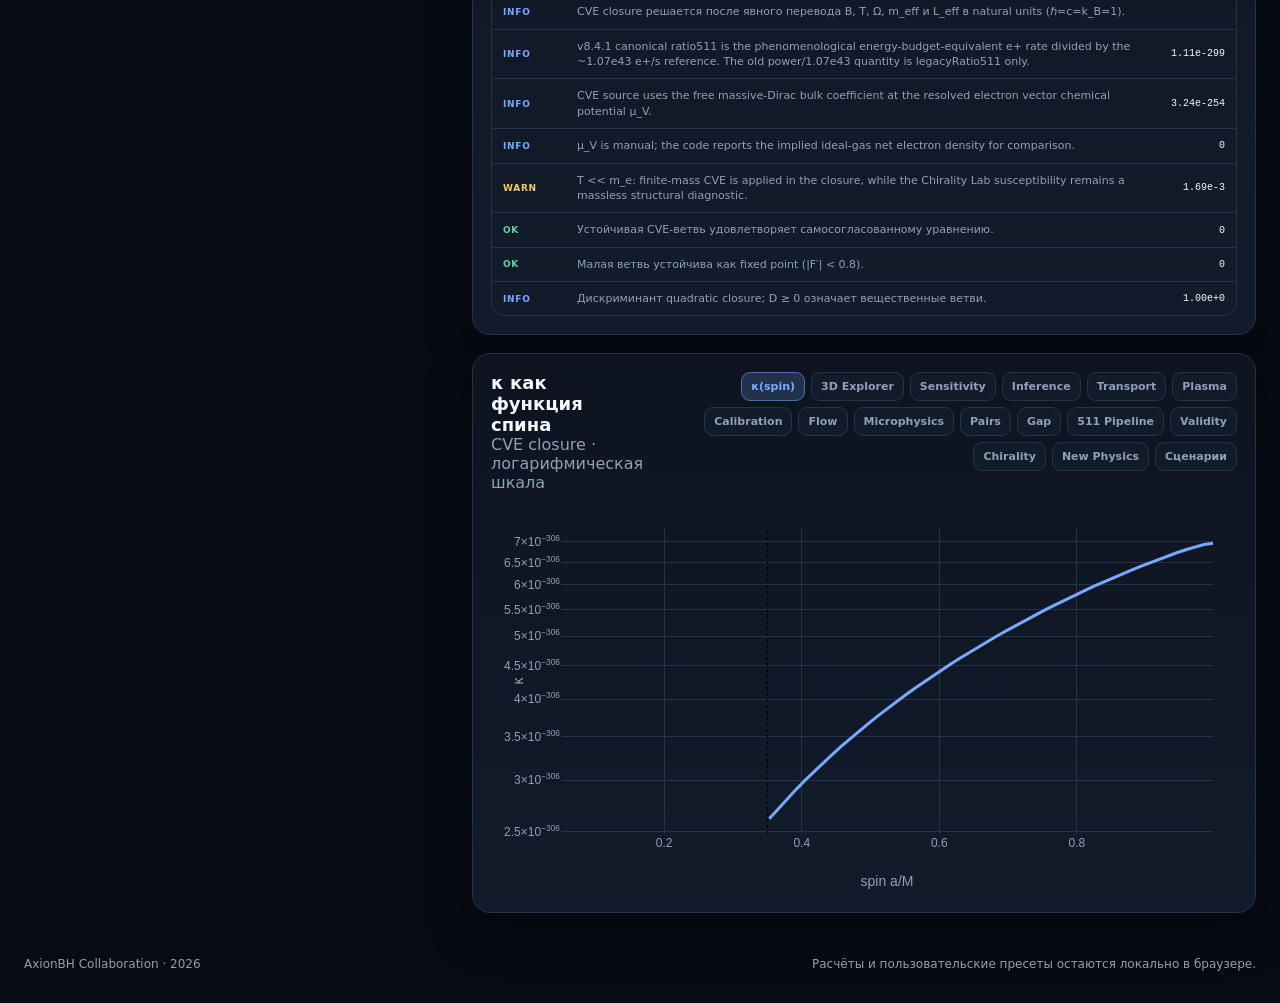
==== commit f966bdab: "AxionBH v8.8: add 511-keV transport pipeline controls" ====
--- a/sim.html
+++ b/sim.html
@@ -4,7 +4,7 @@
   <meta charset="utf-8">
   <meta name="viewport" content="width=device-width,initial-scale=1">
   <meta name="description" content="AxionBH interactive browser simulator and parameter-analysis workbench.">
-  <title>AxionBH — Research Workbench v8.7.0</title>
+  <title>AxionBH — Research Workbench v8.8.0</title>
   <link rel="stylesheet" href="simulator.css">
   <script defer src="https://cdn.plot.ly/plotly-2.35.2.min.js"></script>
   <script defer src="simulator-core.js"></script>
@@ -15,7 +15,7 @@
     <div class="topbar-inner">
       <a class="brand" href="index.html">
         <span class="brand-mark">A</span>
-        <span>AxionBH<small>research workbench · v8.7.0</small></span>
+        <span>AxionBH<small>research workbench · v8.8.0</small></span>
       </a>
       <nav class="nav">
         <a href="index.html">Теория</a>
@@ -39,14 +39,14 @@
     </section>
 
     <div class="notice">
-      <strong>Исследовательский калькулятор.</strong> AxionBH реализует текущие допущения модели и не является подтверждённым инструментом наблюдательной астрофизики. В v8.7.0 модель разбита на явные слои; CVE closure считается в natural units, порог a/M = 0.35 остаётся феноменологическим gate, а не выведенным результатом.
+      <strong>Исследовательский калькулятор.</strong> AxionBH реализует текущие допущения модели и не является подтверждённым инструментом наблюдательной астрофизики. В v8.8.0 модель разбита на явные слои; CVE closure считается в natural units, порог a/M = 0.35 остаётся феноменологическим gate, а не выведенным результатом.
     </div>
 
     <section class="workspace">
       <aside class="panel controls">
         <div class="panel-title">
           <h2>Параметры</h2>
-          <span class="muted">v8.7.0</span>
+          <span class="muted">v8.8.0</span>
         </div>
 
         <div class="field">
@@ -191,6 +191,7 @@
               <button class="analysis-tab" data-analysis="micro" type="button">Microphysics</button>
               <button class="analysis-tab" data-analysis="pairs" type="button">Pairs</button>
               <button class="analysis-tab" data-analysis="gap" type="button">Gap</button>
+              <button class="analysis-tab" data-analysis="annihilation" type="button">511 Pipeline</button>
               <button class="analysis-tab" data-analysis="validity" type="button">Validity</button>
               <button class="analysis-tab" data-analysis="chirality" type="button">Chirality</button>
               <button class="analysis-tab" data-analysis="missing" type="button">New Physics</button>
@@ -331,6 +332,66 @@
               <div class="range-row">
                 <input id="gapSoftLumExp" type="range" min="30" max="42" step="0.1" value="36">
                 <span id="gapSoftLumOut" class="range-value">1.00e+36</span>
+              </div>
+            </div>
+          </div>
+
+          <div id="annihilationControls" class="explorer-controls hidden">
+            <div class="explorer-field">
+              <label for="positronSourceKind">Production source</label>
+              <select id="positronSourceKind" class="select compact-select">
+                <option value="mode-proxy">current mode output</option>
+                <option value="gap-cascade">self-consistent gap cascade</option>
+                <option value="gap-schwinger">Schwinger @ solved gap</option>
+              </select>
+            </div>
+            <div class="explorer-field explorer-fa">
+              <label for="positronEscape">source escape fraction</label>
+              <div class="range-row">
+                <input id="positronEscape" type="range" min="0" max="1" step="0.01" value="1">
+                <span id="positronEscapeOut" class="range-value">1.00</span>
+              </div>
+            </div>
+            <div class="explorer-field explorer-fa">
+              <label for="positronSmearingPc">transport smearing, pc</label>
+              <div class="range-row">
+                <input id="positronSmearingPc" type="range" min="25" max="600" step="5" value="150">
+                <span id="positronSmearingOut" class="range-value">150</span>
+              </div>
+            </div>
+            <div class="explorer-field explorer-fa">
+              <label for="positronBulgeRadiusPc">bulge acceptance radius, pc</label>
+              <div class="range-row">
+                <input id="positronBulgeRadiusPc" type="range" min="100" max="3000" step="25" value="1000">
+                <span id="positronBulgeRadiusOut" class="range-value">1000</span>
+              </div>
+            </div>
+            <div class="explorer-field explorer-fa">
+              <label for="positronThermalization">thermalisation survival</label>
+              <div class="range-row">
+                <input id="positronThermalization" type="range" min="0" max="1" step="0.01" value="1">
+                <span id="positronThermalizationOut" class="range-value">1.00</span>
+              </div>
+            </div>
+            <div class="explorer-field explorer-fa">
+              <label for="positronAnnihilation">annihilation fraction</label>
+              <div class="range-row">
+                <input id="positronAnnihilation" type="range" min="0" max="1" step="0.01" value="1">
+                <span id="positronAnnihilationOut" class="range-value">1.00</span>
+              </div>
+            </div>
+            <div class="explorer-field explorer-fa">
+              <label for="positroniumFraction">positronium fraction f_Ps</label>
+              <div class="range-row">
+                <input id="positroniumFraction" type="range" min="0" max="1" step="0.01" value="0.95">
+                <span id="positroniumFractionOut" class="range-value">0.95</span>
+              </div>
+            </div>
+            <div class="explorer-field explorer-fa">
+              <label for="positronInjectionExp">log₁₀ injection energy, MeV</label>
+              <div class="range-row">
+                <input id="positronInjectionExp" type="range" min="-2" max="2" step="0.05" value="0">
+                <span id="positronInjectionOut" class="range-value">1.00 MeV</span>
               </div>
             </div>
           </div>
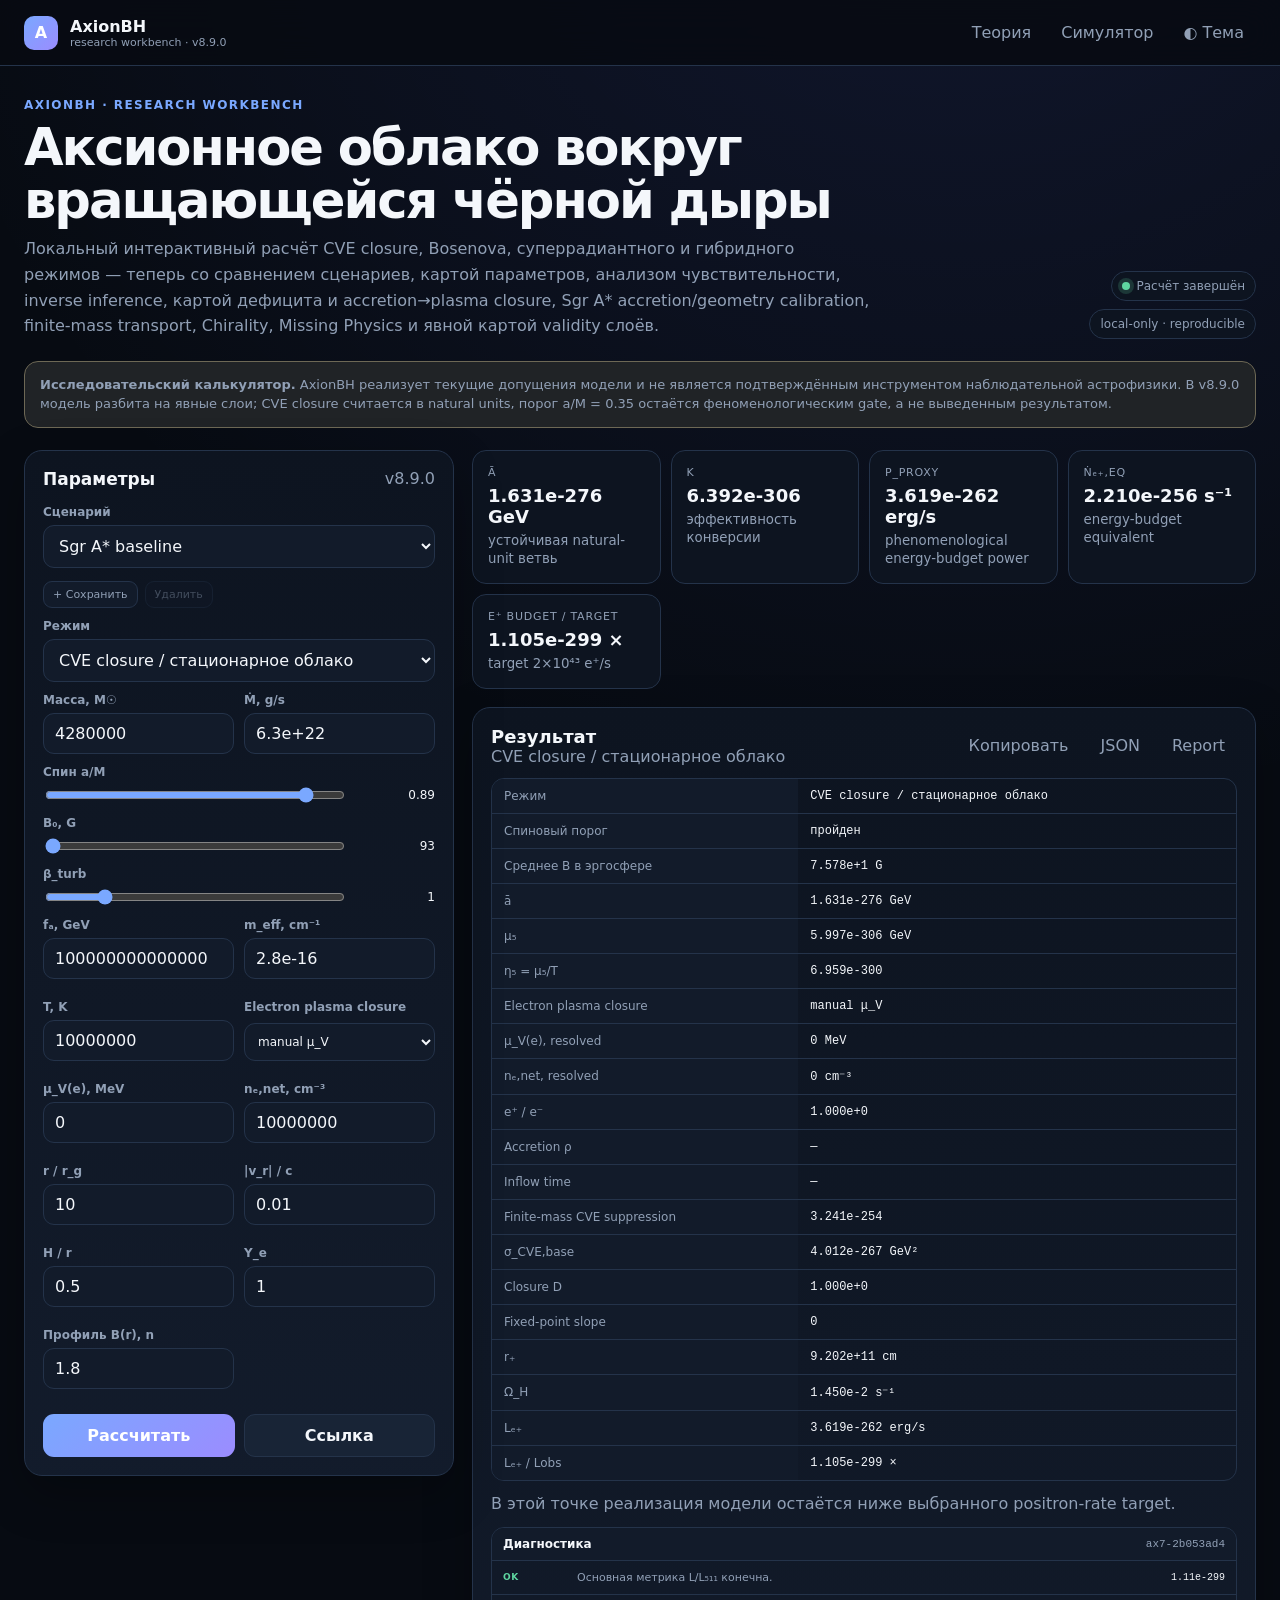
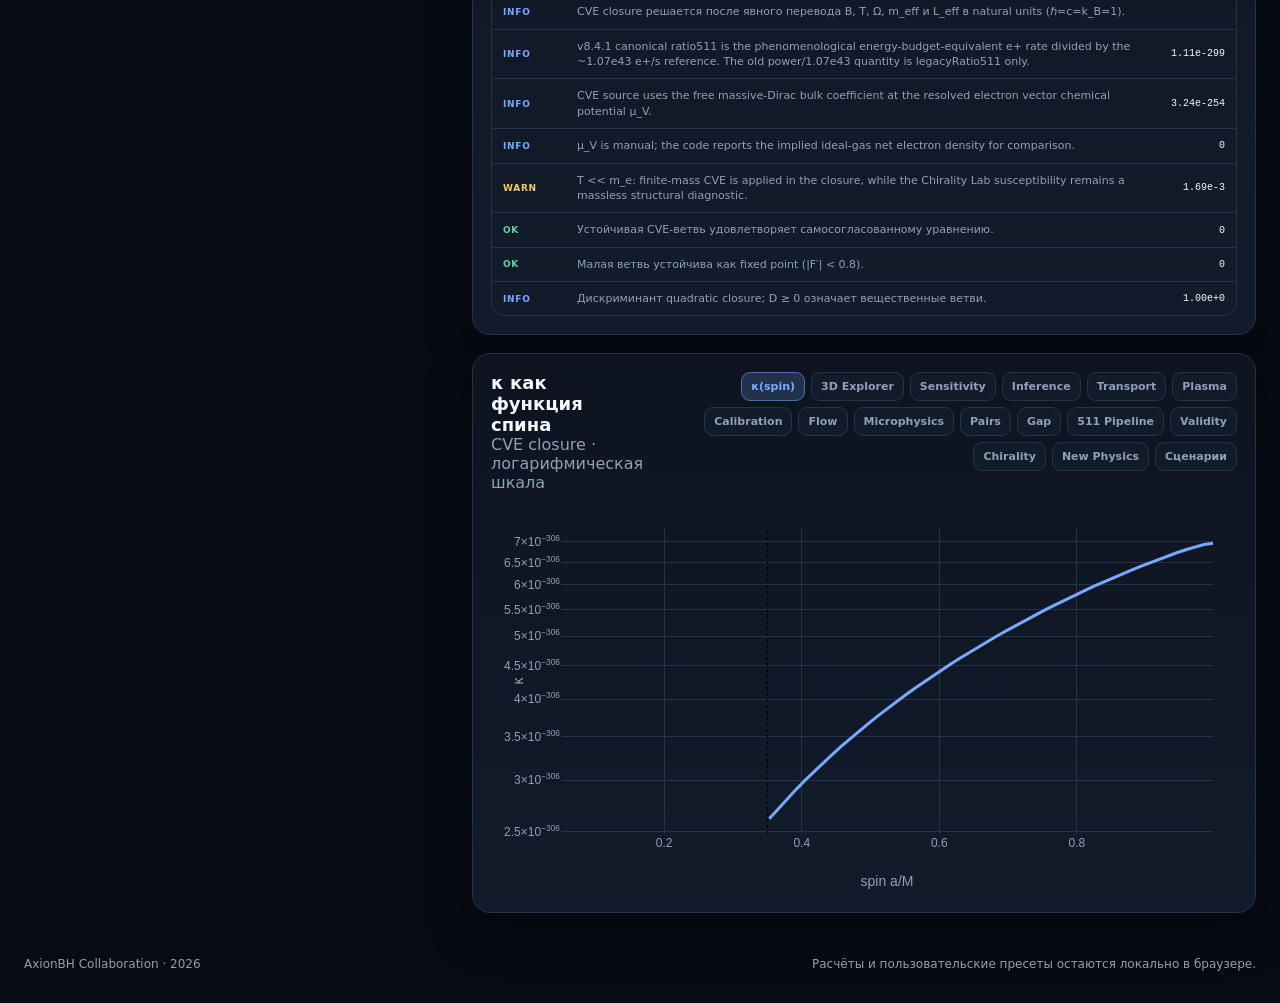
==== commit 97f822cc: "AxionBH v8.9: add multiphase ISM transport controls" ====
--- a/sim.html
+++ b/sim.html
@@ -4,7 +4,7 @@
   <meta charset="utf-8">
   <meta name="viewport" content="width=device-width,initial-scale=1">
   <meta name="description" content="AxionBH interactive browser simulator and parameter-analysis workbench.">
-  <title>AxionBH — Research Workbench v8.8.0</title>
+  <title>AxionBH — Research Workbench v8.9.0</title>
   <link rel="stylesheet" href="simulator.css">
   <script defer src="https://cdn.plot.ly/plotly-2.35.2.min.js"></script>
   <script defer src="simulator-core.js"></script>
@@ -15,7 +15,7 @@
     <div class="topbar-inner">
       <a class="brand" href="index.html">
         <span class="brand-mark">A</span>
-        <span>AxionBH<small>research workbench · v8.8.0</small></span>
+        <span>AxionBH<small>research workbench · v8.9.0</small></span>
       </a>
       <nav class="nav">
         <a href="index.html">Теория</a>
@@ -39,14 +39,14 @@
     </section>
 
     <div class="notice">
-      <strong>Исследовательский калькулятор.</strong> AxionBH реализует текущие допущения модели и не является подтверждённым инструментом наблюдательной астрофизики. В v8.8.0 модель разбита на явные слои; CVE closure считается в natural units, порог a/M = 0.35 остаётся феноменологическим gate, а не выведенным результатом.
+      <strong>Исследовательский калькулятор.</strong> AxionBH реализует текущие допущения модели и не является подтверждённым инструментом наблюдательной астрофизики. В v8.9.0 модель разбита на явные слои; CVE closure считается в natural units, порог a/M = 0.35 остаётся феноменологическим gate, а не выведенным результатом.
     </div>
 
     <section class="workspace">
       <aside class="panel controls">
         <div class="panel-title">
           <h2>Параметры</h2>
-          <span class="muted">v8.8.0</span>
+          <span class="muted">v8.9.0</span>
         </div>
 
         <div class="field">
@@ -345,6 +345,30 @@
                 <option value="gap-schwinger">Schwinger @ solved gap</option>
               </select>
             </div>
+            <div class="explorer-field">
+              <label for="positronTransportModel">Transport model</label>
+              <select id="positronTransportModel" class="select compact-select">
+                <option value="ism-timescale">v8.9 ISM timescale</option>
+                <option value="legacy-factors">v8.8 manual factors</option>
+              </select>
+            </div>
+            <div class="explorer-field">
+              <label for="positronIsmPhase">ISM phase</label>
+              <select id="positronIsmPhase" class="select compact-select">
+                <option value="warm-neutral">warm neutral</option>
+                <option value="warm-ionized">warm ionized</option>
+                <option value="hot-ionized">hot ionized</option>
+                <option value="cold-neutral">cold neutral</option>
+                <option value="diffuse-molecular">diffuse molecular</option>
+              </select>
+            </div>
+            <div class="explorer-field">
+              <label for="positronPropagationMode">Propagation regime</label>
+              <select id="positronPropagationMode" class="select compact-select">
+                <option value="diffusion-advection">diffusion + advection</option>
+                <option value="collisional-ballistic">collisional / ballistic</option>
+              </select>
+            </div>
             <div class="explorer-field explorer-fa">
               <label for="positronEscape">source escape fraction</label>
               <div class="range-row">
@@ -353,45 +377,80 @@
               </div>
             </div>
             <div class="explorer-field explorer-fa">
-              <label for="positronSmearingPc">transport smearing, pc</label>
+              <label for="positronBulgeRadiusPc">bulge acceptance radius, pc</label>
+              <div class="range-row">
+                <input id="positronBulgeRadiusPc" type="range" min="100" max="3000" step="25" value="1000">
+                <span id="positronBulgeRadiusOut" class="range-value">1000</span>
+              </div>
+            </div>
+            <div class="explorer-field explorer-fa">
+              <label for="positronInjectionExp">log₁₀ injection energy, MeV</label>
+              <div class="range-row">
+                <input id="positronInjectionExp" type="range" min="-2" max="2" step="0.05" value="0">
+                <span id="positronInjectionOut" class="range-value">1.00 MeV</span>
+              </div>
+            </div>
+            <div class="explorer-field explorer-fa">
+              <label for="positronLogD10">log₁₀ D(10 GeV), cm²/s</label>
+              <div class="range-row">
+                <input id="positronLogD10" type="range" min="24" max="30" step="0.1" value="28">
+                <span id="positronLogD10Out" class="range-value">1.00e+28</span>
+              </div>
+            </div>
+            <div class="explorer-field explorer-fa">
+              <label for="positronDiffusionDelta">diffusion index δ</label>
+              <div class="range-row">
+                <input id="positronDiffusionDelta" type="range" min="0" max="1" step="0.02" value="0.5">
+                <span id="positronDiffusionDeltaOut" class="range-value">0.50</span>
+              </div>
+            </div>
+            <div class="explorer-field explorer-fa">
+              <label for="positronAdvectionKms">advection, km/s</label>
+              <div class="range-row">
+                <input id="positronAdvectionKms" type="range" min="0" max="300" step="5" value="20">
+                <span id="positronAdvectionKmsOut" class="range-value">20</span>
+              </div>
+            </div>
+            <div class="explorer-field explorer-fa">
+              <label for="positronFieldLineExp">log₁₀ field-line displacement fraction</label>
+              <div class="range-row">
+                <input id="positronFieldLineExp" type="range" min="-4" max="0" step="0.1" value="-2">
+                <span id="positronFieldLineOut" class="range-value">1.00e-2</span>
+              </div>
+            </div>
+            <div class="explorer-field explorer-fa">
+              <label for="positronAnnCoeffExp">log₁₀ effective thermal annihilation k, cm³/s</label>
+              <div class="range-row">
+                <input id="positronAnnCoeffExp" type="range" min="-15" max="-10" step="0.1" value="-12">
+                <span id="positronAnnCoeffOut" class="range-value">1.00e-12</span>
+              </div>
+            </div>
+            <div class="explorer-field explorer-fa">
+              <label for="positroniumFraction">positronium fraction f_Ps</label>
+              <div class="range-row">
+                <input id="positroniumFraction" type="range" min="0" max="1" step="0.01" value="0.95">
+                <span id="positroniumFractionOut" class="range-value">0.95</span>
+              </div>
+            </div>
+            <div class="explorer-field explorer-fa">
+              <label for="positronSmearingPc">legacy smearing, pc</label>
               <div class="range-row">
                 <input id="positronSmearingPc" type="range" min="25" max="600" step="5" value="150">
                 <span id="positronSmearingOut" class="range-value">150</span>
               </div>
             </div>
             <div class="explorer-field explorer-fa">
-              <label for="positronBulgeRadiusPc">bulge acceptance radius, pc</label>
-              <div class="range-row">
-                <input id="positronBulgeRadiusPc" type="range" min="100" max="3000" step="25" value="1000">
-                <span id="positronBulgeRadiusOut" class="range-value">1000</span>
-              </div>
-            </div>
-            <div class="explorer-field explorer-fa">
-              <label for="positronThermalization">thermalisation survival</label>
+              <label for="positronThermalization">legacy thermalisation survival</label>
               <div class="range-row">
                 <input id="positronThermalization" type="range" min="0" max="1" step="0.01" value="1">
                 <span id="positronThermalizationOut" class="range-value">1.00</span>
               </div>
             </div>
             <div class="explorer-field explorer-fa">
-              <label for="positronAnnihilation">annihilation fraction</label>
+              <label for="positronAnnihilation">legacy annihilation fraction</label>
               <div class="range-row">
                 <input id="positronAnnihilation" type="range" min="0" max="1" step="0.01" value="1">
                 <span id="positronAnnihilationOut" class="range-value">1.00</span>
-              </div>
-            </div>
-            <div class="explorer-field explorer-fa">
-              <label for="positroniumFraction">positronium fraction f_Ps</label>
-              <div class="range-row">
-                <input id="positroniumFraction" type="range" min="0" max="1" step="0.01" value="0.95">
-                <span id="positroniumFractionOut" class="range-value">0.95</span>
-              </div>
-            </div>
-            <div class="explorer-field explorer-fa">
-              <label for="positronInjectionExp">log₁₀ injection energy, MeV</label>
-              <div class="range-row">
-                <input id="positronInjectionExp" type="range" min="-2" max="2" step="0.05" value="0">
-                <span id="positronInjectionOut" class="range-value">1.00 MeV</span>
               </div>
             </div>
           </div>
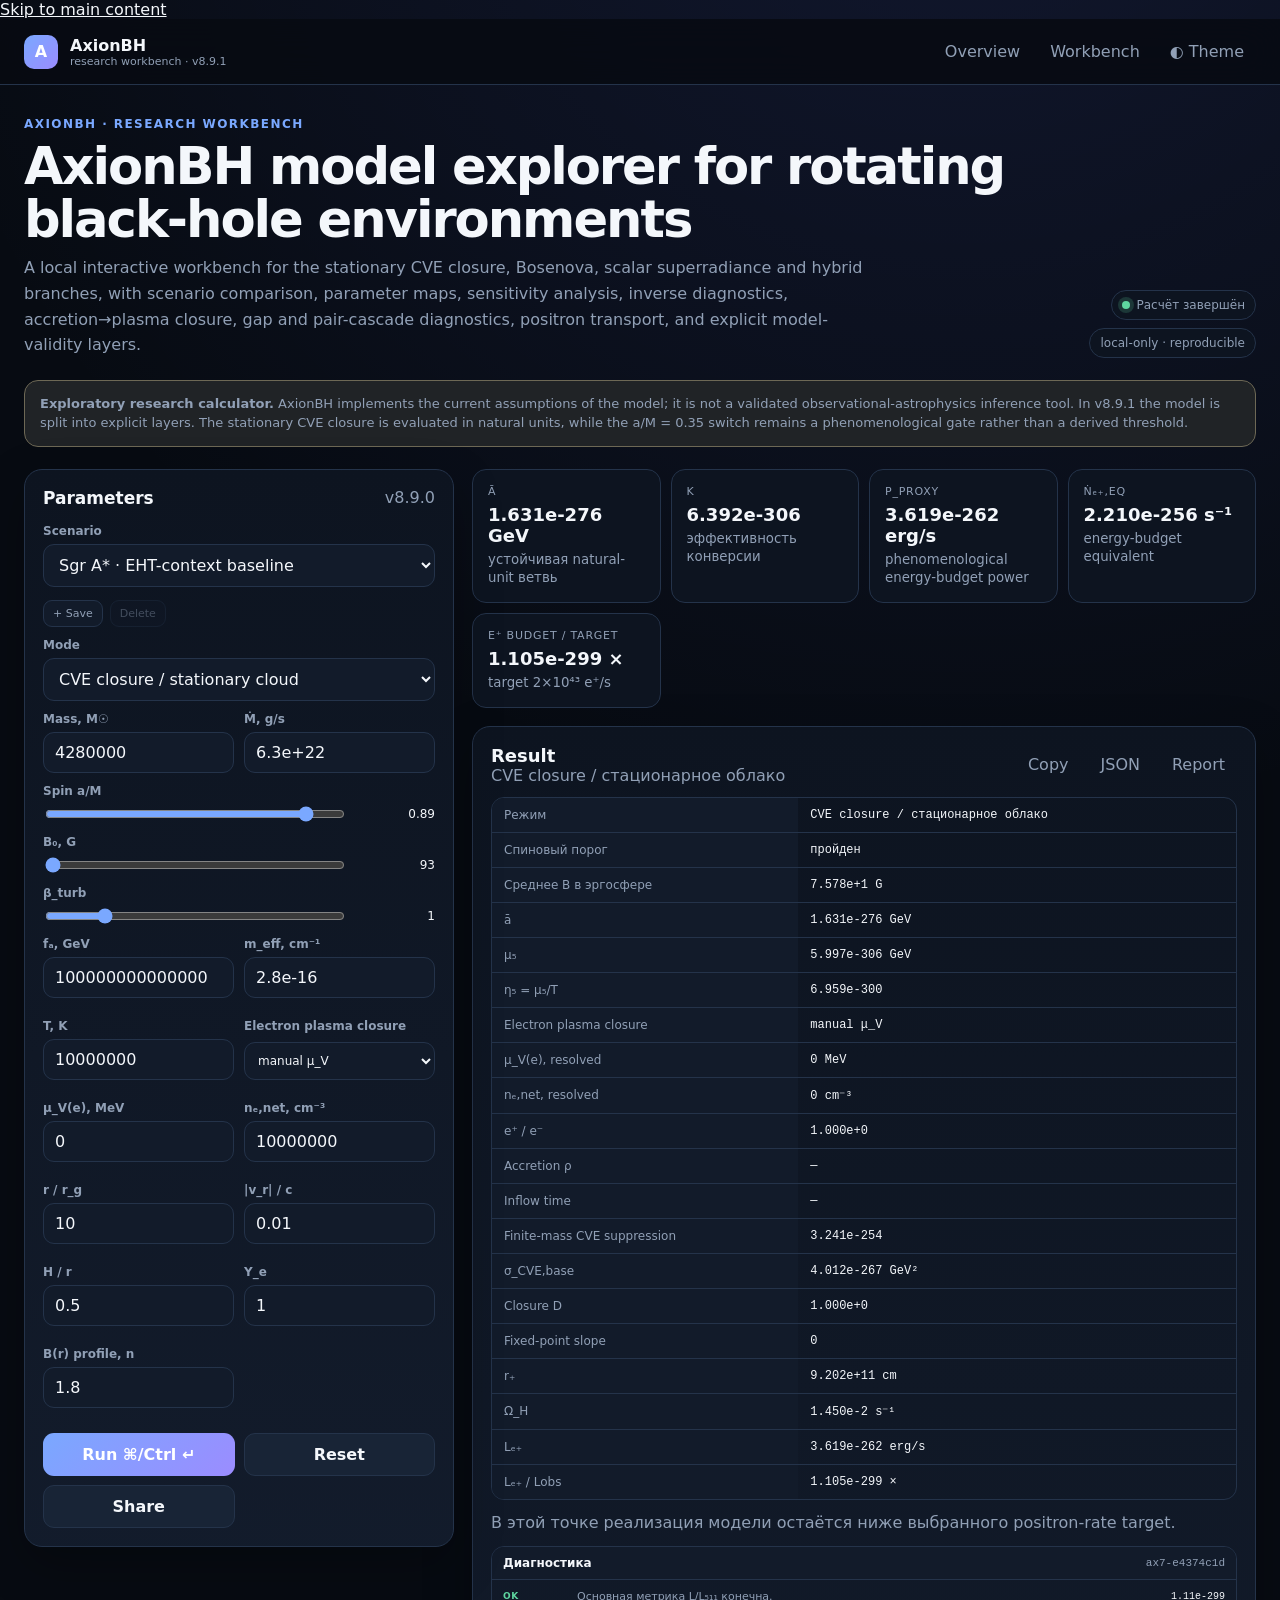
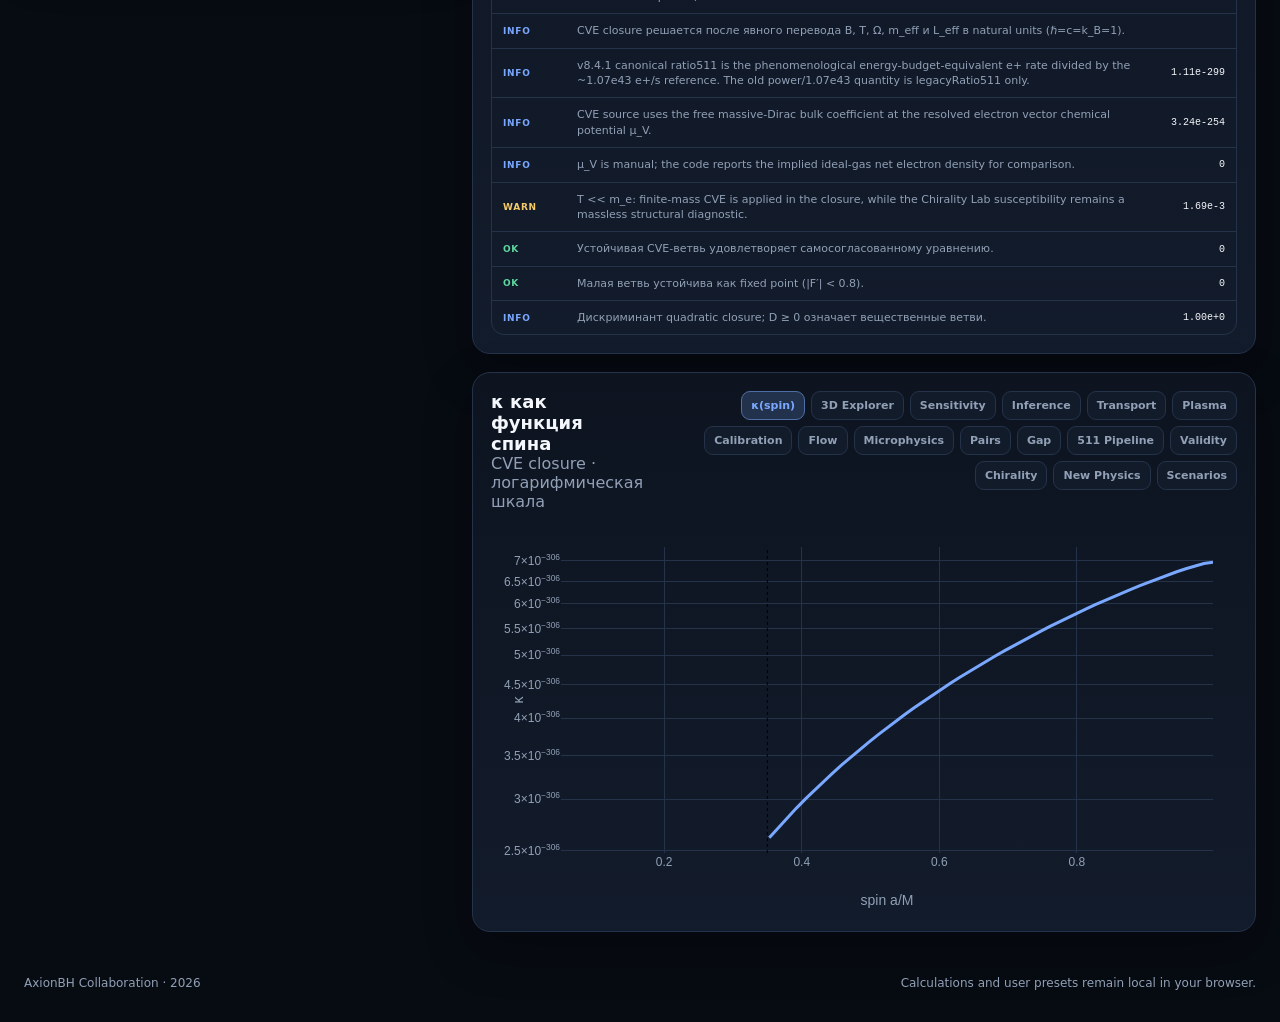
==== commit af7d361b: "Polish workbench UI and accessibility" ====
--- a/sim.html
+++ b/sim.html
@@ -1,85 +1,99 @@
 <!doctype html>
-<html lang="ru" data-theme="dark">
+<html lang="en" data-theme="dark">
 <head>
   <meta charset="utf-8">
   <meta name="viewport" content="width=device-width,initial-scale=1">
-  <meta name="description" content="AxionBH interactive browser simulator and parameter-analysis workbench.">
-  <title>AxionBH — Research Workbench v8.9.0</title>
+  <meta name="description" content="AxionBH v8.9.1 interactive browser workbench for black-hole, plasma, pair-production and Galactic 511-keV model diagnostics.">
+  <meta name="theme-color" content="#070b12">
+  <meta name="color-scheme" content="dark light">
+  <link rel="canonical" href="https://dargon777.github.io/AxionBH-v3.3/sim.html">
+  <link rel="icon" href="favicon.svg" type="image/svg+xml">
+  <link rel="manifest" href="site.webmanifest">
+  <meta property="og:type" content="website">
+  <meta property="og:title" content="AxionBH — Research Workbench v8.9.1">
+  <meta property="og:description" content="Interactive exploratory workbench for AxionBH model diagnostics and reproducible parameter studies.">
+  <meta property="og:url" content="https://dargon777.github.io/AxionBH-v3.3/sim.html">
+  <meta name="twitter:card" content="summary">
+  <meta name="twitter:title" content="AxionBH — Research Workbench v8.9.1">
+  <meta name="twitter:description" content="Interactive exploratory workbench for black-hole, plasma, pair-production and 511-keV diagnostics.">
+  <title>AxionBH — Research Workbench v8.9.1</title>
   <link rel="stylesheet" href="simulator.css">
   <script defer src="https://cdn.plot.ly/plotly-2.35.2.min.js"></script>
   <script defer src="simulator-core.js"></script>
   <script defer src="simulator-app.js"></script>
 </head>
 <body>
+  <a class="skip-link" href="#main-content">Skip to main content</a>
   <header class="topbar">
     <div class="topbar-inner">
       <a class="brand" href="index.html">
         <span class="brand-mark">A</span>
-        <span>AxionBH<small>research workbench · v8.9.0</small></span>
+        <span>AxionBH<small>research workbench · v8.9.1</small></span>
       </a>
       <nav class="nav">
-        <a href="index.html">Теория</a>
-        <a href="sim.html">Симулятор</a>
-        <button id="themeBtn" class="ghost-btn" type="button">◐ Тема</button>
+        <a href="index.html">Overview</a>
+        <a href="sim.html" aria-current="page">Workbench</a>
+        <button id="themeBtn" class="ghost-btn" type="button">◐ Theme</button>
       </nav>
     </div>
   </header>
 
-  <main class="shell">
+  <main id="main-content" class="shell">
     <section class="hero">
       <div>
         <div class="eyebrow">AxionBH · research workbench</div>
-        <h1>Аксионное облако вокруг вращающейся чёрной дыры</h1>
-        <p>Локальный интерактивный расчёт CVE closure, Bosenova, суперрадиантного и гибридного режимов — теперь со сравнением сценариев, картой параметров, анализом чувствительности, inverse inference, картой дефицита и accretion→plasma closure, Sgr A* accretion/geometry calibration, finite-mass transport, Chirality, Missing Physics и явной картой validity слоёв.</p>
+        <h1>AxionBH model explorer for rotating black-hole environments</h1>
+        <p>A local interactive workbench for the stationary CVE closure, Bosenova, scalar superradiance and hybrid branches, with scenario comparison, parameter maps, sensitivity analysis, inverse diagnostics, accretion→plasma closure, gap and pair-cascade diagnostics, positron transport, and explicit model-validity layers.</p>
       </div>
       <div class="status-stack">
-        <span class="badge"><span id="runStatusDot" class="dot"></span><span id="runStatus">Движок готов</span></span>
+        <span class="badge"><span id="runStatusDot" class="dot"></span><span id="runStatus" role="status" aria-live="polite">Engine ready</span></span>
         <span class="badge">local-only · reproducible</span>
       </div>
     </section>
 
     <div class="notice">
-      <strong>Исследовательский калькулятор.</strong> AxionBH реализует текущие допущения модели и не является подтверждённым инструментом наблюдательной астрофизики. В v8.9.0 модель разбита на явные слои; CVE closure считается в natural units, порог a/M = 0.35 остаётся феноменологическим gate, а не выведенным результатом.
+      <strong>Exploratory research calculator.</strong> AxionBH implements the current assumptions of the model; it is not a validated observational-astrophysics inference tool. In v8.9.1 the model is split into explicit layers. The stationary CVE closure is evaluated in natural units, while the a/M = 0.35 switch remains a phenomenological gate rather than a derived threshold.
     </div>
 
     <section class="workspace">
       <aside class="panel controls">
         <div class="panel-title">
-          <h2>Параметры</h2>
+          <h2>Parameters</h2>
           <span class="muted">v8.9.0</span>
         </div>
 
         <div class="field">
-          <label for="preset">Сценарий</label>
+          <label for="preset">Scenario</label>
           <select id="preset" class="select">
-            <option value="baseline">Sgr A* baseline</option>
+            <option value="baseline">Sgr A* · EHT-context baseline</option>
+            <option value="legacy">Legacy AxionBH baseline</option>
             <option value="breakthrough">High-B breakthrough</option>
             <option value="optimistic">Optimistic</option>
-            <option value="custom">Пользовательский</option>
+            <option value="custom">Custom</option>
           </select>
           <div class="preset-actions">
-            <button id="savePresetBtn" class="mini-btn" type="button">+ Сохранить</button>
-            <button id="deletePresetBtn" class="mini-btn" type="button" disabled>Удалить</button>
+            <button id="savePresetBtn" class="mini-btn" type="button">+ Save</button>
+            <button id="deletePresetBtn" class="mini-btn" type="button" disabled>Delete</button>
           </div>
         </div>
 
         <div class="field">
-          <label for="mode">Режим</label>
+          <label for="mode">Mode</label>
           <select id="mode" class="select">
-            <option value="cme">CVE closure / стационарное облако</option>
-            <option value="bosenova">Bosenova / ручные вспышки</option>
-            <option value="superradiant">Суперрадиантный рост</option>
+            <option value="cme">CVE closure / stationary cloud</option>
+            <option value="bosenova">Bosenova / manual bursts</option>
+            <option value="superradiant">Scalar superradiant growth</option>
             <option value="hybrid">Superradiant + Bosenova</option>
           </select>
         </div>
 
         <div class="grid-2">
-          <div class="field"><label>Масса, M☉</label><input id="massSolar" class="input" type="number" step="any"></div>
+          <div class="field"><label>Mass, M☉</label><input id="massSolar" class="input" type="number" step="any"></div>
           <div class="field"><label>Ṁ, g/s</label><input id="mdot" class="input" type="number" step="any"></div>
         </div>
 
         <div class="field">
-          <label>Спин a/M</label>
+          <label>Spin a/M</label>
           <div class="range-row"><input id="spin" type="range" min="0" max="0.998" step="0.001"><span id="spinOut" class="range-value"></span></div>
         </div>
         <div class="field">
@@ -109,11 +123,11 @@
           <div class="field accretion-closure-field"><label>|v_r| / c</label><input id="radialVelocityFracC" class="input" type="number" min="0.000001" max="1" step="any"></div>
           <div class="field accretion-closure-field"><label>H / r</label><input id="scaleHeightRatio" class="input" type="number" min="0.000001" step="any"></div>
           <div class="field accretion-closure-field"><label>Y_e</label><input id="electronFractionYe" class="input" type="number" min="0.000001" max="1" step="any"></div>
-          <div class="field"><label>Профиль B(r), n</label><input id="nProfile" class="input" type="number" min="0.01" step="0.1"></div>
+          <div class="field"><label>B(r) profile, n</label><input id="nProfile" class="input" type="number" min="0.01" step="0.1"></div>
         </div>
 
         <div id="axionMassField" class="field hidden">
-          <label>Масса аксиона mₐ, eV</label>
+          <label>Axion mass mₐ, eV</label>
           <input id="axionMassEv" class="input" type="number" step="any">
         </div>
 
@@ -131,38 +145,39 @@
           <div class="section-divider"></div>
           <div class="panel-title"><h3>Bosenova</h3><span class="muted">burst model</span></div>
           <div id="burstManualFields" class="grid-2">
-            <div class="field"><label>Энергия вспышки, erg</label><input id="burstEnergy" class="input" type="number" step="any"></div>
-            <div class="field"><label>Интервал, лет</label><input id="burstIntervalYears" class="input" type="number" step="any"></div>
-          </div>
-          <div class="field"><label>Длительность, s</label><input id="burstDuration" class="input" type="number" step="any"></div>
+            <div class="field"><label>Burst energy, erg</label><input id="burstEnergy" class="input" type="number" step="any"></div>
+            <div class="field"><label>Interval, years</label><input id="burstIntervalYears" class="input" type="number" step="any"></div>
+          </div>
+          <div class="field"><label>Duration, s</label><input id="burstDuration" class="input" type="number" step="any"></div>
         </div>
 
         <div id="conversionEfficiencyField" class="field hidden">
           <div class="section-divider"></div>
           <label>Phenomenological pair-conversion efficiency ε_pair</label>
           <input id="burstEfficiency" class="input" type="number" min="0" max="1" step="any">
-          <p class="muted">Эта величина не является выведенной микрофизикой axion → e⁺e⁻; она остаётся явным energy-conversion proxy.</p>
+          <p class="muted">This quantity is not derived axion → e⁺e⁻ microphysics; it remains an explicit phenomenological energy-conversion proxy.</p>
         </div>
 
         <div class="actions">
-          <button id="runBtn" class="btn btn-primary" type="button">Рассчитать</button>
-          <button id="shareBtn" class="btn btn-secondary" type="button">Ссылка</button>
+          <button id="runBtn" class="btn btn-primary" type="button">Run <span class="kbd">⌘/Ctrl ↵</span></button>
+          <button id="resetBtn" class="btn btn-secondary" type="button">Reset</button>
+          <button id="shareBtn" class="btn btn-secondary" type="button">Share</button>
         </div>
       </aside>
 
       <section class="results">
         <div id="emptyState" class="panel empty">
-          <div><strong>Результаты появятся здесь</strong>Выбери параметры и запусти расчёт.</div>
-        </div>
-
-        <div id="resultArea" class="hidden">
+          <div><strong>Results will appear here</strong>Choose parameters and run the calculation.</div>
+        </div>
+
+        <div id="resultArea" class="hidden" aria-live="polite">
           <div id="metricGrid" class="metric-grid"></div>
 
           <div class="panel result-panel" style="margin-top:18px">
             <div class="result-head">
-              <div><h2>Результат</h2><div id="modeBadge" class="muted"></div></div>
+              <div><h2>Result</h2><div id="modeBadge" class="muted"></div></div>
               <div class="inline-actions">
-                <button id="copyBtn" class="ghost-btn" type="button">Копировать</button>
+                <button id="copyBtn" class="ghost-btn" type="button">Copy</button>
                 <button id="exportBtn" class="ghost-btn" type="button">JSON</button>
                 <button id="reportBtn" class="ghost-btn" type="button">Report</button>
               </div>
@@ -176,10 +191,10 @@
         <div class="panel chart-panel">
           <div class="result-head analysis-head">
             <div>
-              <h2 id="analysisTitle">κ как функция спина</h2>
-              <div id="analysisSubtitle" class="muted">CVE closure · логарифмическая шкала</div>
-            </div>
-            <div class="analysis-tabs" role="tablist" aria-label="Анализ">
+              <h2 id="analysisTitle">κ as a function of spin</h2>
+              <div id="analysisSubtitle" class="muted">CVE closure · logarithmic scale</div>
+            </div>
+            <div class="analysis-tabs" role="tablist" aria-label="Analysis">
               <button class="analysis-tab active" data-analysis="spin" type="button">κ(spin)</button>
               <button class="analysis-tab" data-analysis="explorer" type="button">3D Explorer</button>
               <button class="analysis-tab" data-analysis="sensitivity" type="button">Sensitivity</button>
@@ -195,13 +210,13 @@
               <button class="analysis-tab" data-analysis="validity" type="button">Validity</button>
               <button class="analysis-tab" data-analysis="chirality" type="button">Chirality</button>
               <button class="analysis-tab" data-analysis="missing" type="button">New Physics</button>
-              <button class="analysis-tab" data-analysis="compare" type="button">Сценарии</button>
+              <button class="analysis-tab" data-analysis="compare" type="button">Scenarios</button>
             </div>
           </div>
 
           <div id="explorerControls" class="explorer-controls hidden">
             <div class="explorer-field">
-              <label for="explorerView">Вид</label>
+              <label for="explorerView">View</label>
               <select id="explorerView" class="select compact-select">
                 <option value="surface">Surface A / B</option>
                 <option value="contour">Contour A / B</option>
@@ -210,9 +225,10 @@
               </select>
             </div>
             <div class="explorer-field">
-              <label for="explorerReference">Модель B</label>
+              <label for="explorerReference">Model B</label>
               <select id="explorerReference" class="select compact-select">
-                <option value="baseline">Sgr A* baseline</option>
+                <option value="baseline">Sgr A* · EHT-context baseline</option>
+            <option value="legacy">Legacy AxionBH baseline</option>
                 <option value="breakthrough">High-B breakthrough</option>
                 <option value="optimistic">Optimistic</option>
               </select>
@@ -225,7 +241,7 @@
               </div>
             </div>
             <div class="explorer-field">
-              <label for="explorerResolution">Сетка</label>
+              <label for="explorerResolution">Grid</label>
               <select id="explorerResolution" class="select compact-select">
                 <option value="low">Low · 14×10</option>
                 <option value="medium" selected>Medium · 20×15</option>
@@ -233,7 +249,7 @@
               </select>
             </div>
             <div class="explorer-field explorer-export">
-              <label>Данные</label>
+              <label>Data</label>
               <button id="explorerCsvBtn" class="mini-btn" type="button">CSV grid</button>
             </div>
           </div>
@@ -457,7 +473,7 @@
 
           <div id="missingPhysicsControls" class="explorer-controls missing-controls hidden">
             <div class="explorer-field">
-              <label for="missingPlacement">Куда входит g_extra</label>
+              <label for="missingPlacement">g_extra placement</label>
               <select id="missingPlacement" class="select compact-select">
                 <option value="source">Closure source</option>
                 <option value="chiral">Axion → μ₅ coupling</option>
@@ -473,7 +489,7 @@
             </div>
           </div>
 
-          <div id="analysisBusy" class="analysis-busy hidden">Считаю сетку…</div>
+          <div id="analysisBusy" class="analysis-busy hidden" role="status" aria-live="polite">Computing grid…</div>
           <div id="plot"></div>
           <div id="analysisTable" class="analysis-table hidden"></div>
         </div>
@@ -483,8 +499,8 @@
 
   <footer class="footer">
     <span>AxionBH Collaboration · 2026</span>
-    <span>Расчёты и пользовательские пресеты остаются локально в браузере.</span>
+    <span>Calculations and user presets remain local in your browser.</span>
   </footer>
-  <div id="toast" class="toast"></div>
+  <div id="toast" class="toast" role="status" aria-live="polite"></div>
 </body>
 </html>
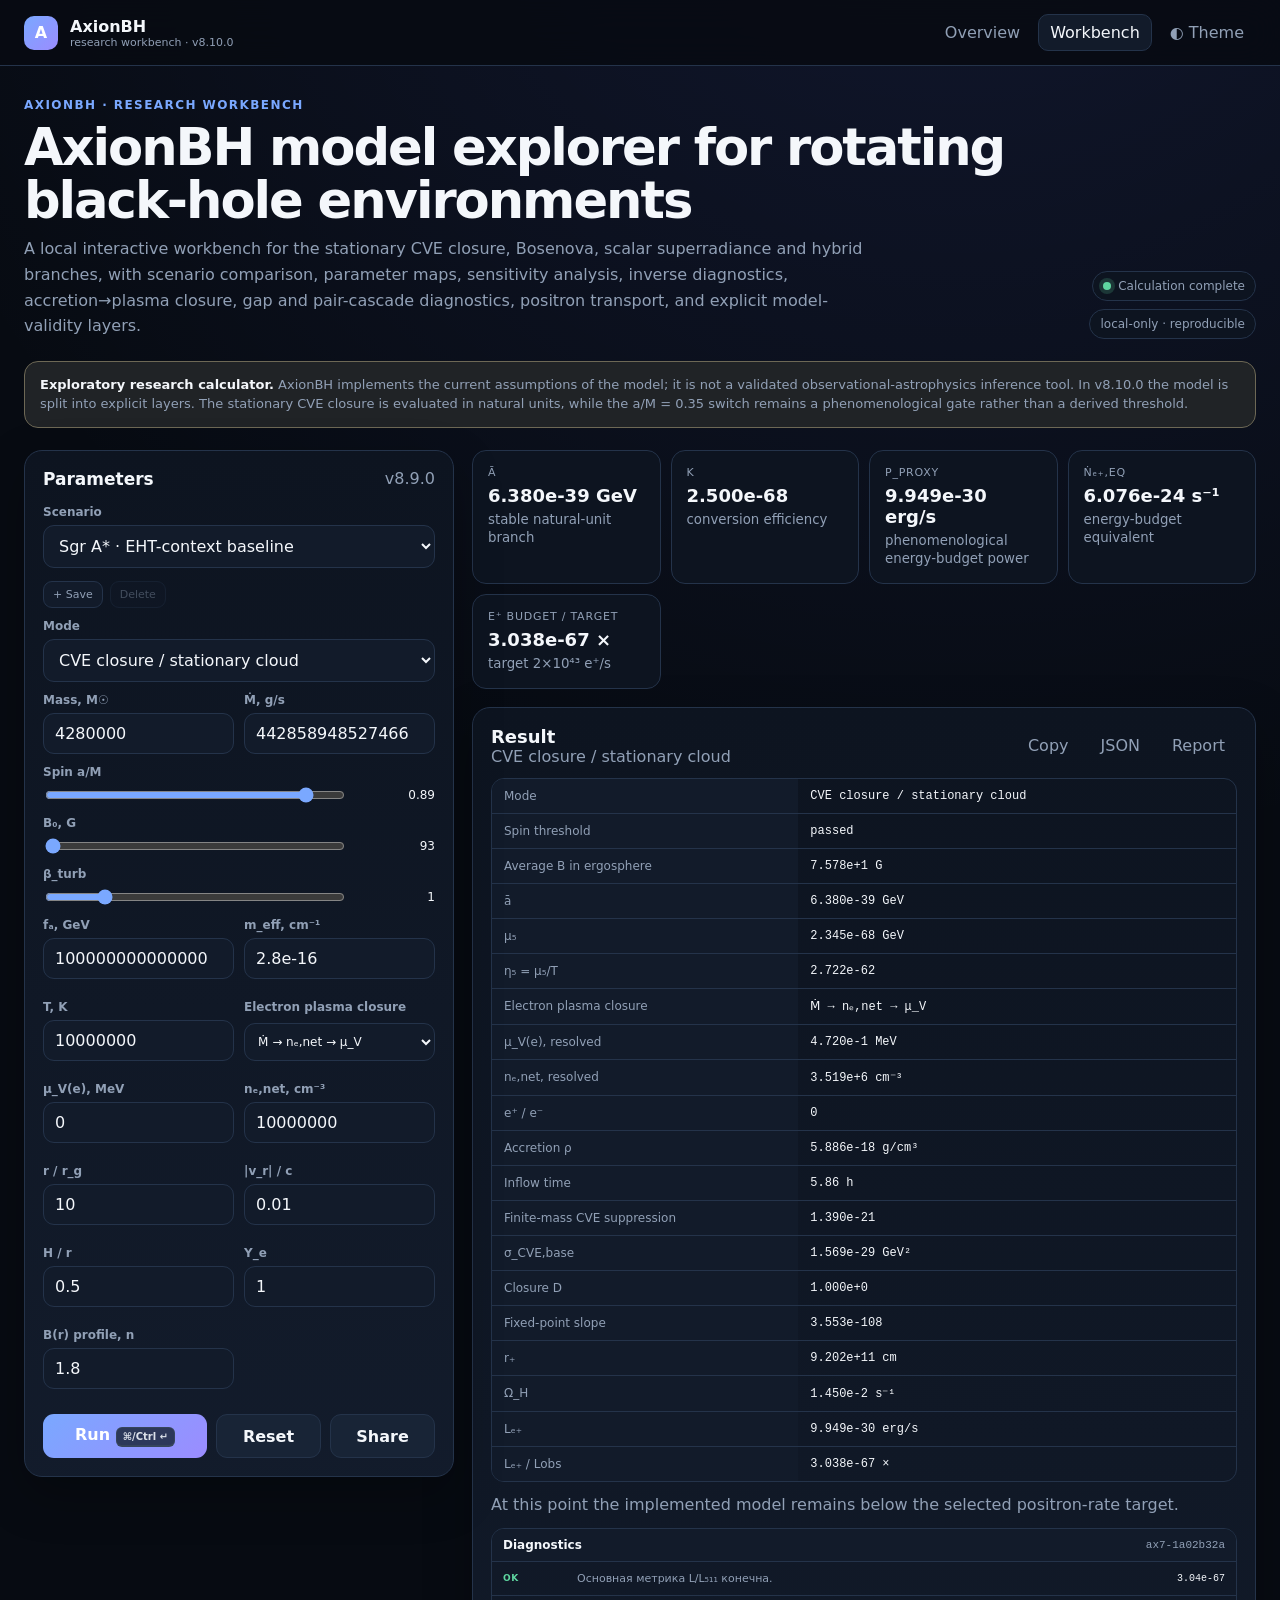
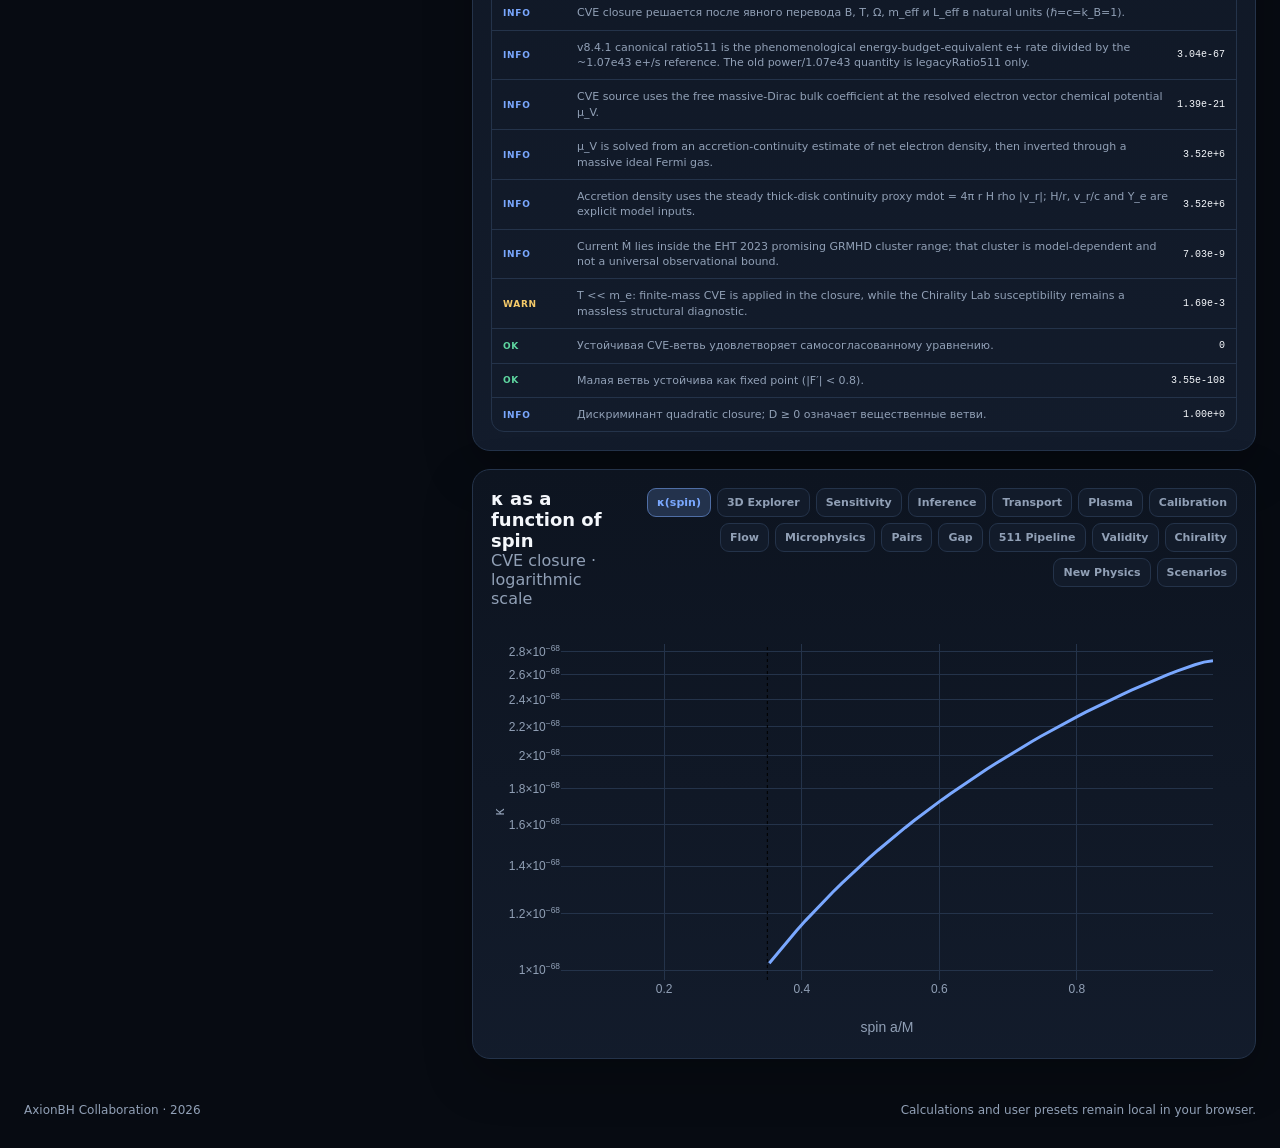
==== commit 7b9477e1: "Bump workbench shell to v8.10" ====
--- a/sim.html
+++ b/sim.html
@@ -3,20 +3,20 @@
 <head>
   <meta charset="utf-8">
   <meta name="viewport" content="width=device-width,initial-scale=1">
-  <meta name="description" content="AxionBH v8.9.1 interactive browser workbench for black-hole, plasma, pair-production and Galactic 511-keV model diagnostics.">
+  <meta name="description" content="AxionBH v8.10.0 interactive browser workbench for black-hole, plasma, pair-production and Galactic 511-keV model diagnostics.">
   <meta name="theme-color" content="#070b12">
   <meta name="color-scheme" content="dark light">
   <link rel="canonical" href="https://dargon777.github.io/AxionBH-v3.3/sim.html">
   <link rel="icon" href="favicon.svg" type="image/svg+xml">
   <link rel="manifest" href="site.webmanifest">
   <meta property="og:type" content="website">
-  <meta property="og:title" content="AxionBH — Research Workbench v8.9.1">
+  <meta property="og:title" content="AxionBH — Research Workbench v8.10.0">
   <meta property="og:description" content="Interactive exploratory workbench for AxionBH model diagnostics and reproducible parameter studies.">
   <meta property="og:url" content="https://dargon777.github.io/AxionBH-v3.3/sim.html">
   <meta name="twitter:card" content="summary">
-  <meta name="twitter:title" content="AxionBH — Research Workbench v8.9.1">
+  <meta name="twitter:title" content="AxionBH — Research Workbench v8.10.0">
   <meta name="twitter:description" content="Interactive exploratory workbench for black-hole, plasma, pair-production and 511-keV diagnostics.">
-  <title>AxionBH — Research Workbench v8.9.1</title>
+  <title>AxionBH — Research Workbench v8.10.0</title>
   <link rel="stylesheet" href="simulator.css">
   <script defer src="https://cdn.plot.ly/plotly-2.35.2.min.js"></script>
   <script defer src="simulator-core.js"></script>
@@ -28,7 +28,7 @@
     <div class="topbar-inner">
       <a class="brand" href="index.html">
         <span class="brand-mark">A</span>
-        <span>AxionBH<small>research workbench · v8.9.1</small></span>
+        <span>AxionBH<small>research workbench · v8.10.0</small></span>
       </a>
       <nav class="nav">
         <a href="index.html">Overview</a>
@@ -52,7 +52,7 @@
     </section>
 
     <div class="notice">
-      <strong>Exploratory research calculator.</strong> AxionBH implements the current assumptions of the model; it is not a validated observational-astrophysics inference tool. In v8.9.1 the model is split into explicit layers. The stationary CVE closure is evaluated in natural units, while the a/M = 0.35 switch remains a phenomenological gate rather than a derived threshold.
+      <strong>Exploratory research calculator.</strong> AxionBH implements the current assumptions of the model; it is not a validated observational-astrophysics inference tool. In v8.10.0 the model is split into explicit layers. The stationary CVE closure is evaluated in natural units, while the a/M = 0.35 switch remains a phenomenological gate rather than a derived threshold.
     </div>
 
     <section class="workspace">
--- a/simulator.css
+++ b/simulator.css
@@ -598,4 +598,79 @@
 .micro-summary strong{display:block;margin-top:4px;font-size:11px;overflow-wrap:anywhere}
 .analysis-row.micro{grid-template-columns:1fr 1fr 1.6fr 2.4fr}
 @media(max-width:800px){.micro-summary{grid-template-columns:1fr 1fr}.analysis-row.micro{grid-template-columns:1fr}}
-.pair-summary{display:grid;grid-template-columns:repeat(5,minmax(0,1fr));border:1px solid var(--border);border-radius:12px 12px 0 0;overflow:hidden}.pair-summary>div{padding:10px 11px;background:var(--panel-2);border-right:1px solid var(--border)}.pair-summary span{display:block;color:var(--muted);font-size:9px;text-transform:uppercase}.pair-summary strong{display:block;margin-top:4px;font-size:11px}@media(max-width:800px){.pair-summary{grid-template-columns:1fr 1fr}}.gap-summary{display:grid;grid-template-columns:repeat(5,minmax(0,1fr));border:1px solid var(--border);border-radius:12px 12px 0 0;overflow:hidden}.gap-summary>div{padding:10px 11px;background:var(--panel-2);border-right:1px solid var(--border)}.gap-summary span{display:block;color:var(--muted);font-size:9px;text-transform:uppercase}.gap-summary strong{display:block;margin-top:4px;font-size:11px}@media(max-width:800px){.gap-summary{grid-template-columns:1fr 1fr}}+.pair-summary{display:grid;grid-template-columns:repeat(5,minmax(0,1fr));border:1px solid var(--border);border-radius:12px 12px 0 0;overflow:hidden}.pair-summary>div{padding:10px 11px;background:var(--panel-2);border-right:1px solid var(--border)}.pair-summary span{display:block;color:var(--muted);font-size:9px;text-transform:uppercase}.pair-summary strong{display:block;margin-top:4px;font-size:11px}@media(max-width:800px){.pair-summary{grid-template-columns:1fr 1fr}}
+
+/* v8.9.1 product polish */
+.skip-link{
+  position:fixed;
+  left:12px;
+  top:12px;
+  z-index:1000;
+  transform:translateY(-160%);
+  padding:10px 14px;
+  border-radius:10px;
+  background:var(--text);
+  color:var(--bg);
+  font-weight:800;
+  text-decoration:none;
+}
+.skip-link:focus{transform:translateY(0)}
+:where(a,button,input,select):focus-visible{
+  outline:3px solid color-mix(in srgb,var(--accent) 75%,white);
+  outline-offset:3px;
+}
+button:disabled{
+  opacity:.48;
+  cursor:not-allowed;
+}
+.kbd{
+  display:inline-flex;
+  align-items:center;
+  min-height:20px;
+  padding:0 6px;
+  border:1px solid color-mix(in srgb,var(--border) 80%,white 8%);
+  border-bottom-width:2px;
+  border-radius:6px;
+  color:color-mix(in srgb,var(--text) 75%,var(--muted));
+  background:color-mix(in srgb,var(--panel-3) 82%,transparent);
+  font-size:10px;
+  line-height:1;
+  font-weight:700;
+  white-space:nowrap;
+}
+.actions{
+  grid-template-columns:minmax(0,1.25fr) minmax(0,.8fr) minmax(0,.8fr);
+}
+#plot{min-height:420px}
+.result-panel,.chart-panel,.controls{scroll-margin-top:90px}
+.notice strong{color:var(--text)}
+.nav a[aria-current="page"]{
+  color:var(--text);
+  border-color:var(--border);
+  background:var(--panel-2);
+}
+@media(max-width:720px){
+  .topbar-inner{padding:11px 14px;align-items:flex-start}
+  .brand small{max-width:180px}
+  .nav{flex-wrap:wrap;justify-content:flex-end}
+  .shell{padding:22px 14px 38px}
+  .actions{grid-template-columns:1fr 1fr}
+  .actions .btn-primary{grid-column:1/-1}
+  .kbd{display:none}
+}
+@media(prefers-reduced-motion:reduce){
+  html{scroll-behavior:auto}
+  *,*::before,*::after{
+    scroll-behavior:auto!important;
+    transition-duration:.001ms!important;
+    animation-duration:.001ms!important;
+    animation-iteration-count:1!important;
+  }
+}
+@media print{
+  .topbar,.controls,.analysis-tabs,.inline-actions,.footer,.toast,.notice{display:none!important}
+  body{background:white;color:black}
+  .shell{max-width:none;padding:0}
+  .workspace{display:block}
+  .panel{box-shadow:none;border-color:#bbb}
+}
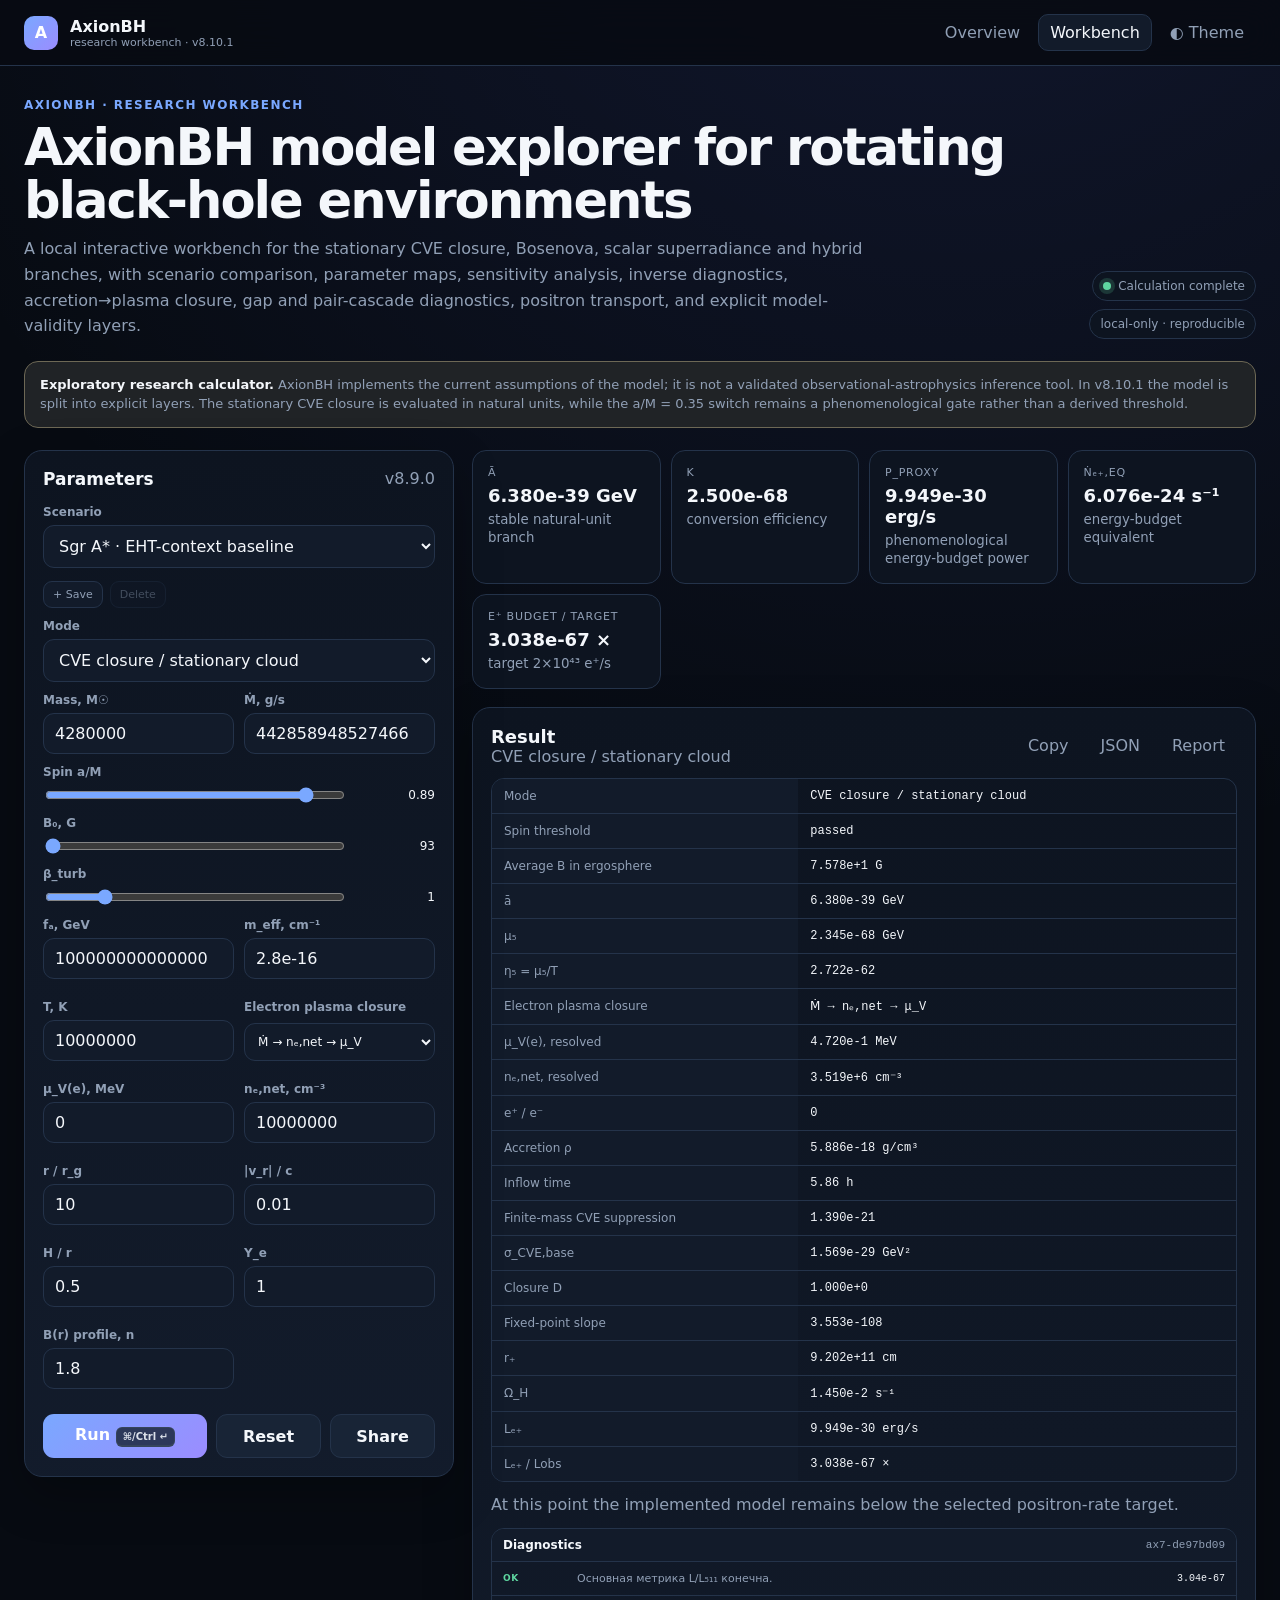
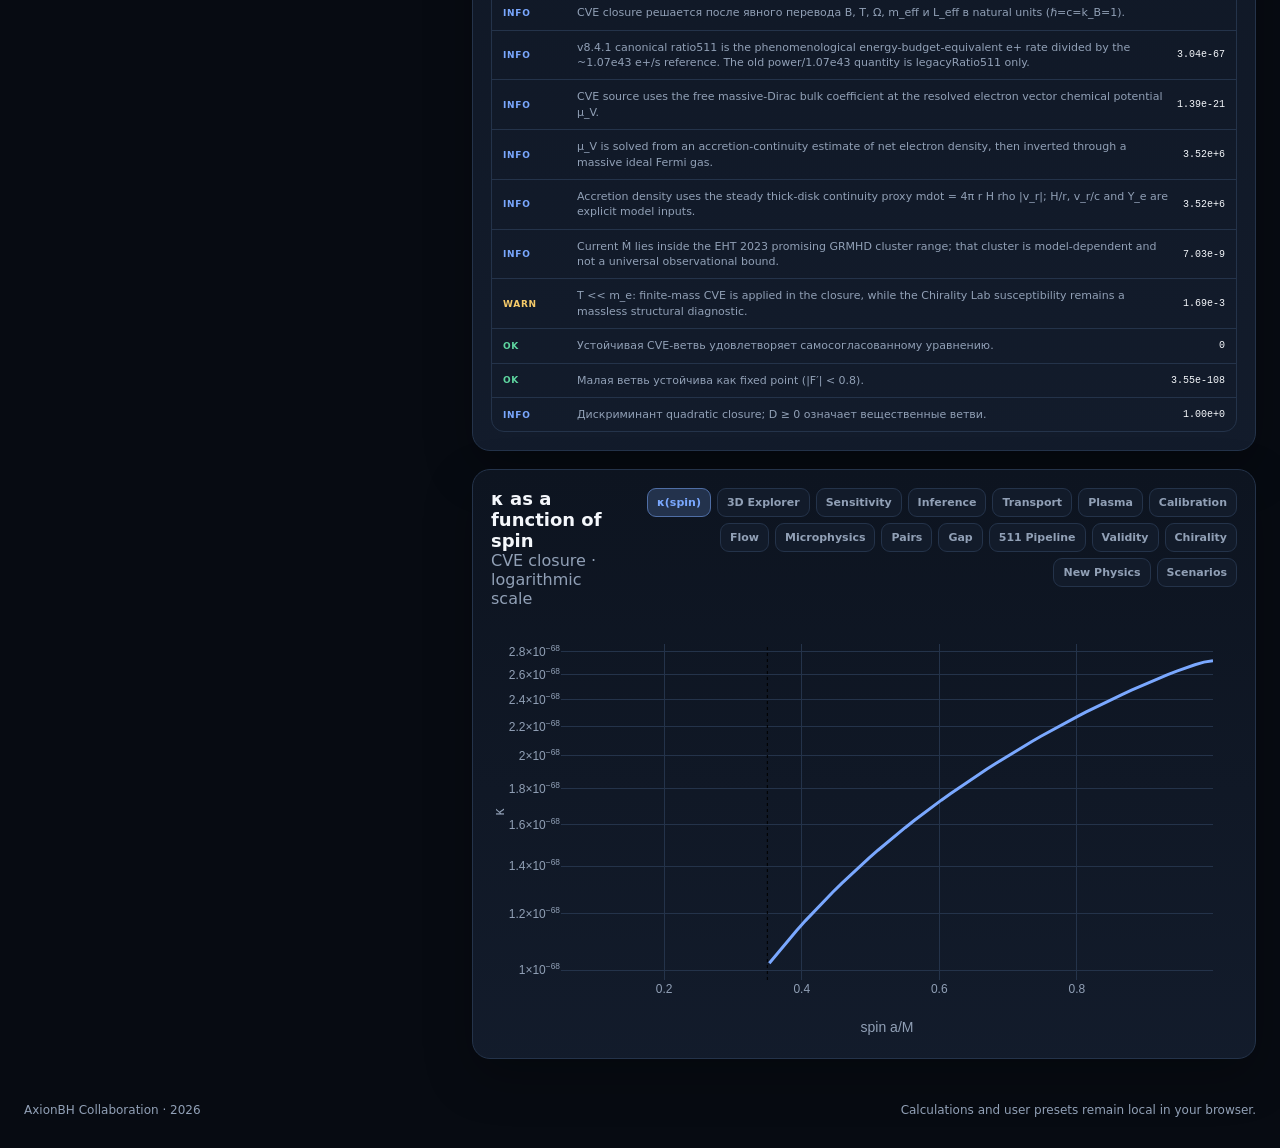
==== commit 1e94325a: "Bump AxionBH shell metadata to v8.10.1" ====
--- a/sim.html
+++ b/sim.html
@@ -3,20 +3,20 @@
 <head>
   <meta charset="utf-8">
   <meta name="viewport" content="width=device-width,initial-scale=1">
-  <meta name="description" content="AxionBH v8.10.0 interactive browser workbench for black-hole, plasma, pair-production and Galactic 511-keV model diagnostics.">
+  <meta name="description" content="AxionBH v8.10.1 interactive browser workbench for black-hole, plasma, pair-production and Galactic 511-keV model diagnostics.">
   <meta name="theme-color" content="#070b12">
   <meta name="color-scheme" content="dark light">
   <link rel="canonical" href="https://dargon777.github.io/AxionBH-v3.3/sim.html">
   <link rel="icon" href="favicon.svg" type="image/svg+xml">
   <link rel="manifest" href="site.webmanifest">
   <meta property="og:type" content="website">
-  <meta property="og:title" content="AxionBH — Research Workbench v8.10.0">
+  <meta property="og:title" content="AxionBH — Research Workbench v8.10.1">
   <meta property="og:description" content="Interactive exploratory workbench for AxionBH model diagnostics and reproducible parameter studies.">
   <meta property="og:url" content="https://dargon777.github.io/AxionBH-v3.3/sim.html">
   <meta name="twitter:card" content="summary">
-  <meta name="twitter:title" content="AxionBH — Research Workbench v8.10.0">
+  <meta name="twitter:title" content="AxionBH — Research Workbench v8.10.1">
   <meta name="twitter:description" content="Interactive exploratory workbench for black-hole, plasma, pair-production and 511-keV diagnostics.">
-  <title>AxionBH — Research Workbench v8.10.0</title>
+  <title>AxionBH — Research Workbench v8.10.1</title>
   <link rel="stylesheet" href="simulator.css">
   <script defer src="https://cdn.plot.ly/plotly-2.35.2.min.js"></script>
   <script defer src="simulator-core.js"></script>
@@ -28,7 +28,7 @@
     <div class="topbar-inner">
       <a class="brand" href="index.html">
         <span class="brand-mark">A</span>
-        <span>AxionBH<small>research workbench · v8.10.0</small></span>
+        <span>AxionBH<small>research workbench · v8.10.1</small></span>
       </a>
       <nav class="nav">
         <a href="index.html">Overview</a>
@@ -52,7 +52,7 @@
     </section>
 
     <div class="notice">
-      <strong>Exploratory research calculator.</strong> AxionBH implements the current assumptions of the model; it is not a validated observational-astrophysics inference tool. In v8.10.0 the model is split into explicit layers. The stationary CVE closure is evaluated in natural units, while the a/M = 0.35 switch remains a phenomenological gate rather than a derived threshold.
+      <strong>Exploratory research calculator.</strong> AxionBH implements the current assumptions of the model; it is not a validated observational-astrophysics inference tool. In v8.10.1 the model is split into explicit layers. The stationary CVE closure is evaluated in natural units, while the a/M = 0.35 switch remains a phenomenological gate rather than a derived threshold.
     </div>
 
     <section class="workspace">
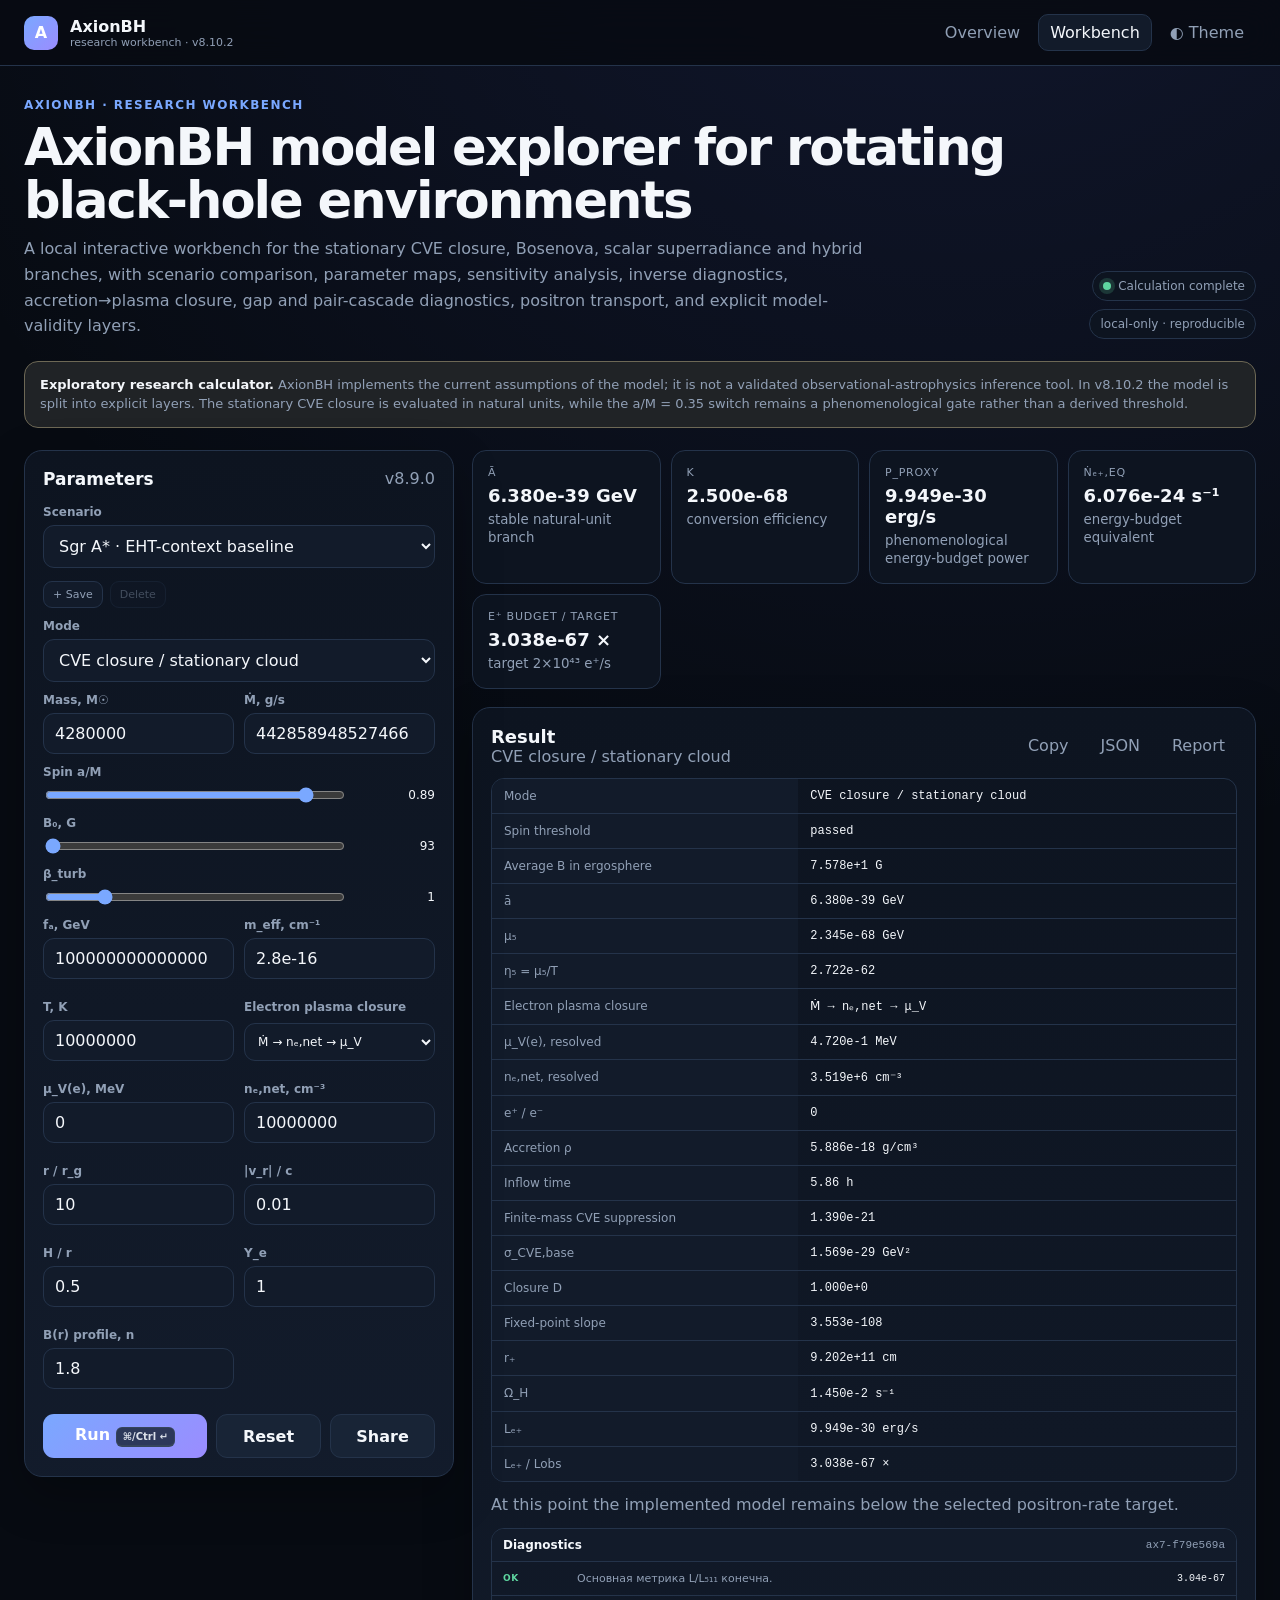
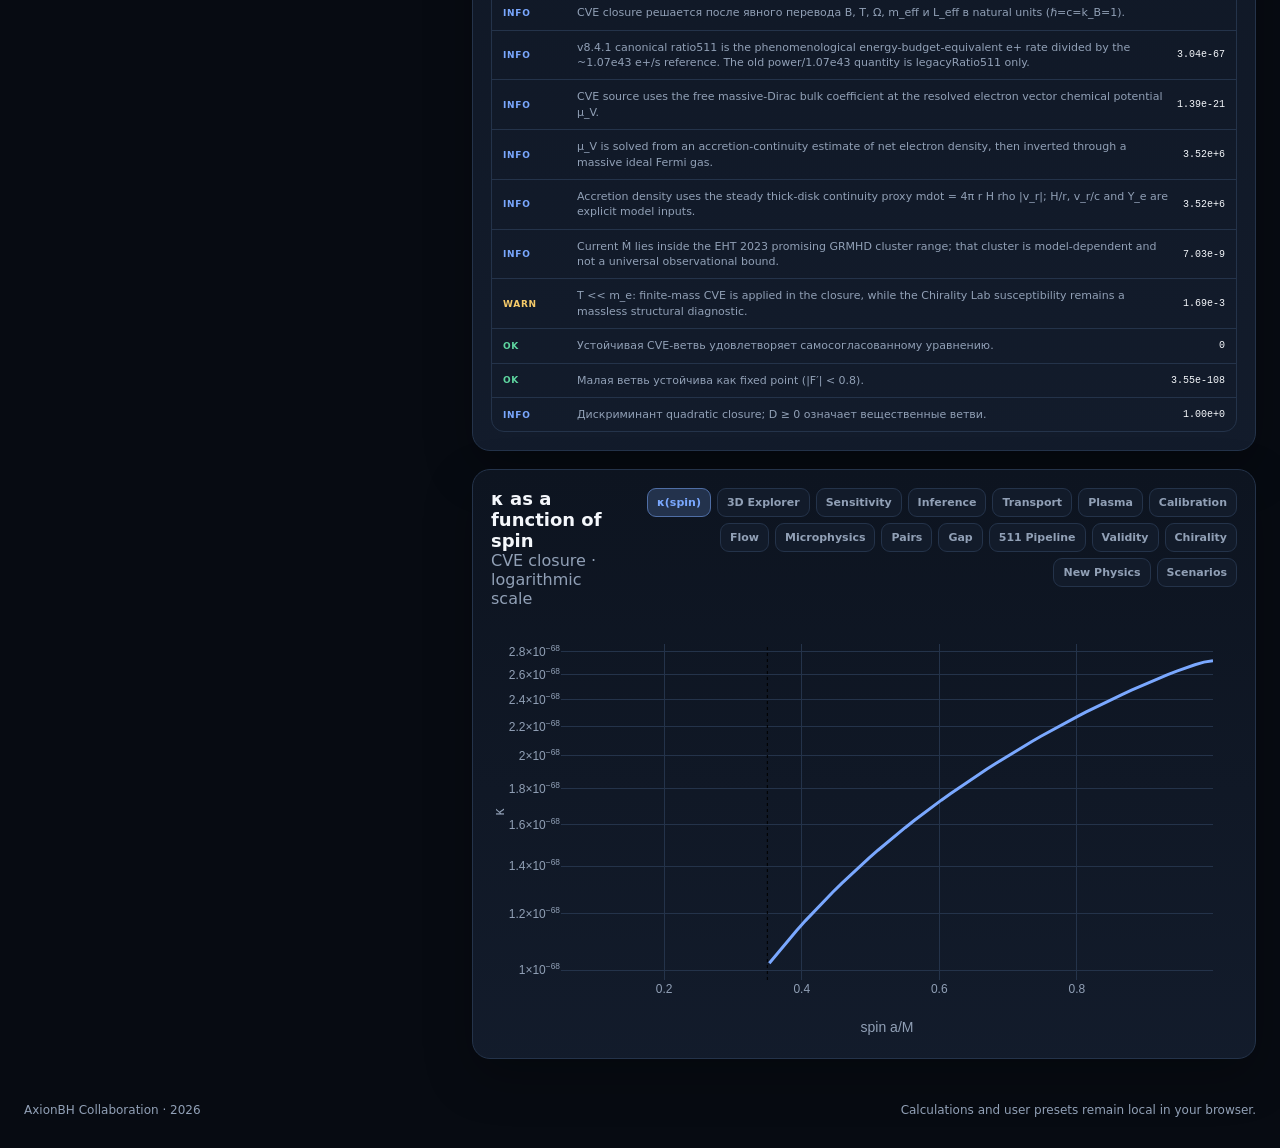
==== commit d8a0bcc9: "Bump AxionBH shell metadata to v8.10.2" ====
--- a/sim.html
+++ b/sim.html
@@ -3,20 +3,20 @@
 <head>
   <meta charset="utf-8">
   <meta name="viewport" content="width=device-width,initial-scale=1">
-  <meta name="description" content="AxionBH v8.10.1 interactive browser workbench for black-hole, plasma, pair-production and Galactic 511-keV model diagnostics.">
+  <meta name="description" content="AxionBH v8.10.2 interactive browser workbench for black-hole, plasma, pair-production and Galactic 511-keV model diagnostics.">
   <meta name="theme-color" content="#070b12">
   <meta name="color-scheme" content="dark light">
   <link rel="canonical" href="https://dargon777.github.io/AxionBH-v3.3/sim.html">
   <link rel="icon" href="favicon.svg" type="image/svg+xml">
   <link rel="manifest" href="site.webmanifest">
   <meta property="og:type" content="website">
-  <meta property="og:title" content="AxionBH — Research Workbench v8.10.1">
+  <meta property="og:title" content="AxionBH — Research Workbench v8.10.2">
   <meta property="og:description" content="Interactive exploratory workbench for AxionBH model diagnostics and reproducible parameter studies.">
   <meta property="og:url" content="https://dargon777.github.io/AxionBH-v3.3/sim.html">
   <meta name="twitter:card" content="summary">
-  <meta name="twitter:title" content="AxionBH — Research Workbench v8.10.1">
+  <meta name="twitter:title" content="AxionBH — Research Workbench v8.10.2">
   <meta name="twitter:description" content="Interactive exploratory workbench for black-hole, plasma, pair-production and 511-keV diagnostics.">
-  <title>AxionBH — Research Workbench v8.10.1</title>
+  <title>AxionBH — Research Workbench v8.10.2</title>
   <link rel="stylesheet" href="simulator.css">
   <script defer src="https://cdn.plot.ly/plotly-2.35.2.min.js"></script>
   <script defer src="simulator-core.js"></script>
@@ -28,7 +28,7 @@
     <div class="topbar-inner">
       <a class="brand" href="index.html">
         <span class="brand-mark">A</span>
-        <span>AxionBH<small>research workbench · v8.10.1</small></span>
+        <span>AxionBH<small>research workbench · v8.10.2</small></span>
       </a>
       <nav class="nav">
         <a href="index.html">Overview</a>
@@ -52,7 +52,7 @@
     </section>
 
     <div class="notice">
-      <strong>Exploratory research calculator.</strong> AxionBH implements the current assumptions of the model; it is not a validated observational-astrophysics inference tool. In v8.10.1 the model is split into explicit layers. The stationary CVE closure is evaluated in natural units, while the a/M = 0.35 switch remains a phenomenological gate rather than a derived threshold.
+      <strong>Exploratory research calculator.</strong> AxionBH implements the current assumptions of the model; it is not a validated observational-astrophysics inference tool. In v8.10.2 the model is split into explicit layers. The stationary CVE closure is evaluated in natural units, while the a/M = 0.35 switch remains a phenomenological gate rather than a derived threshold.
     </div>
 
     <section class="workspace">
